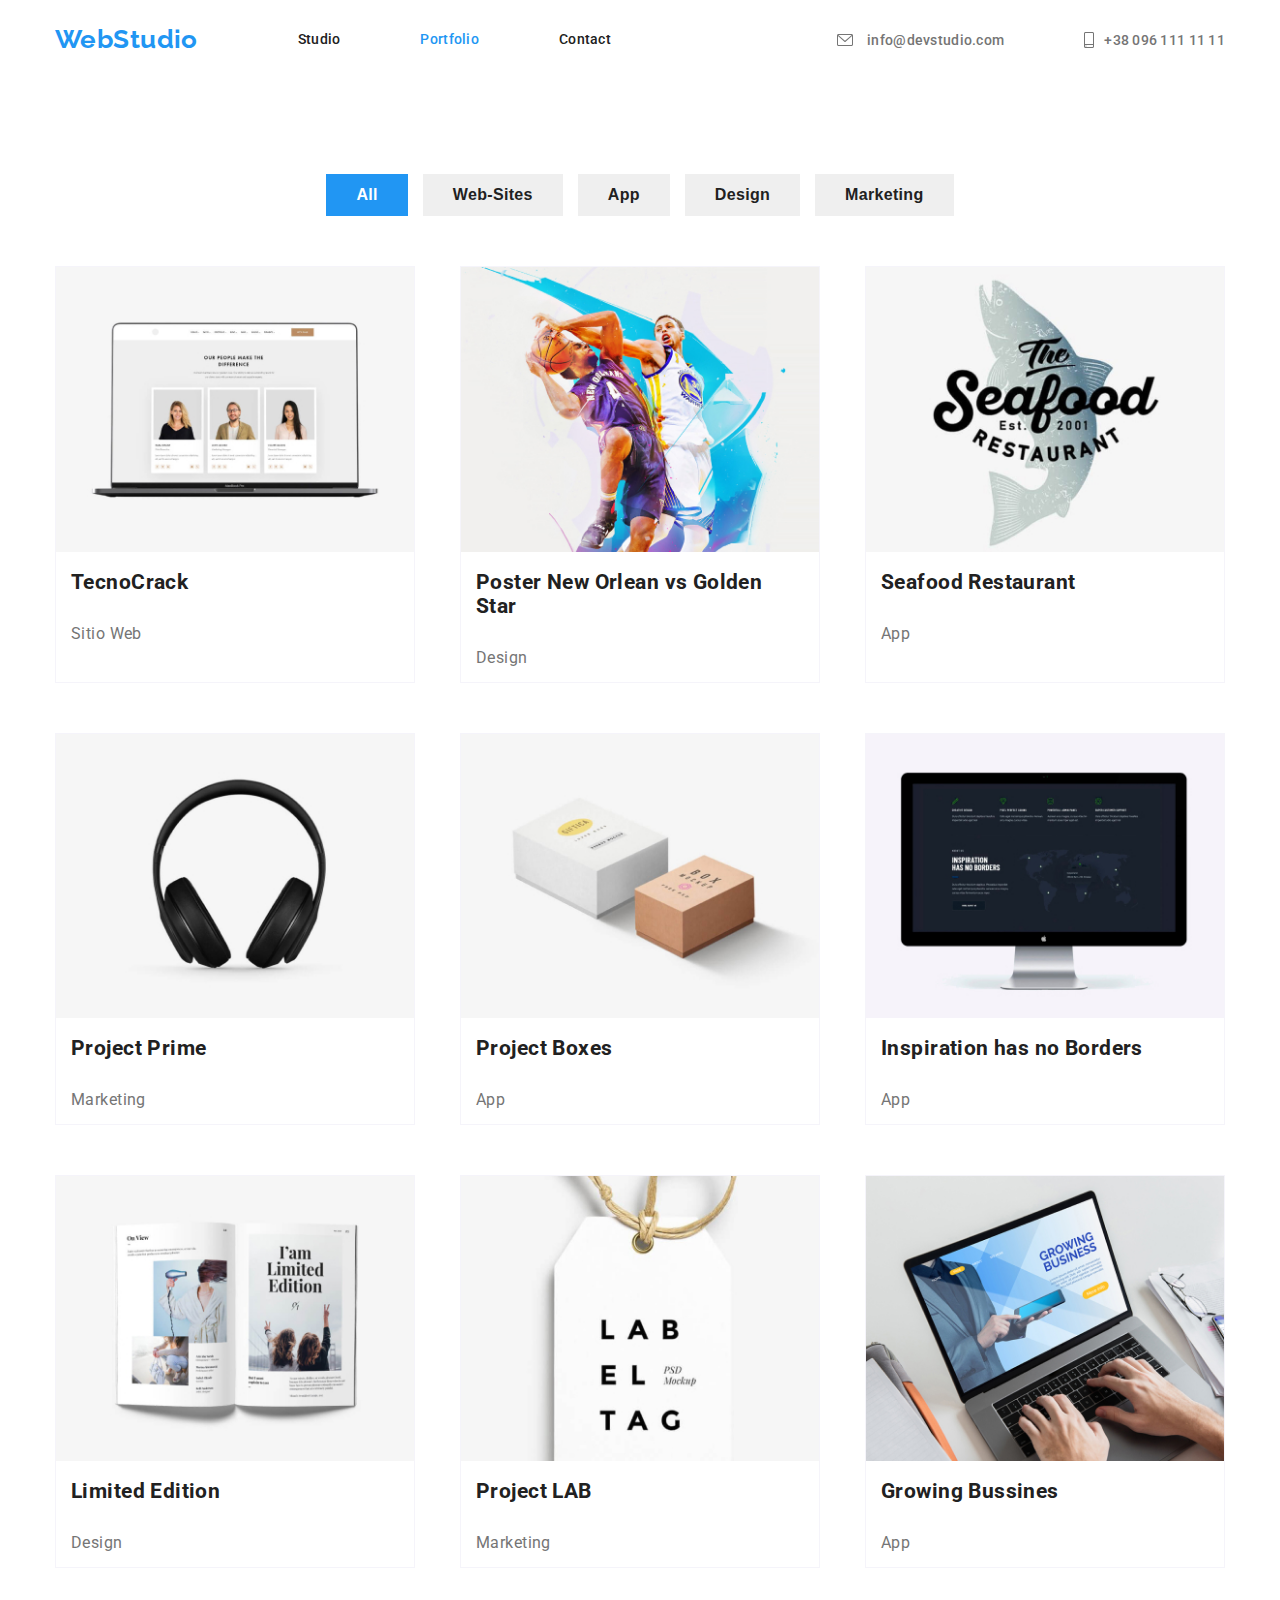
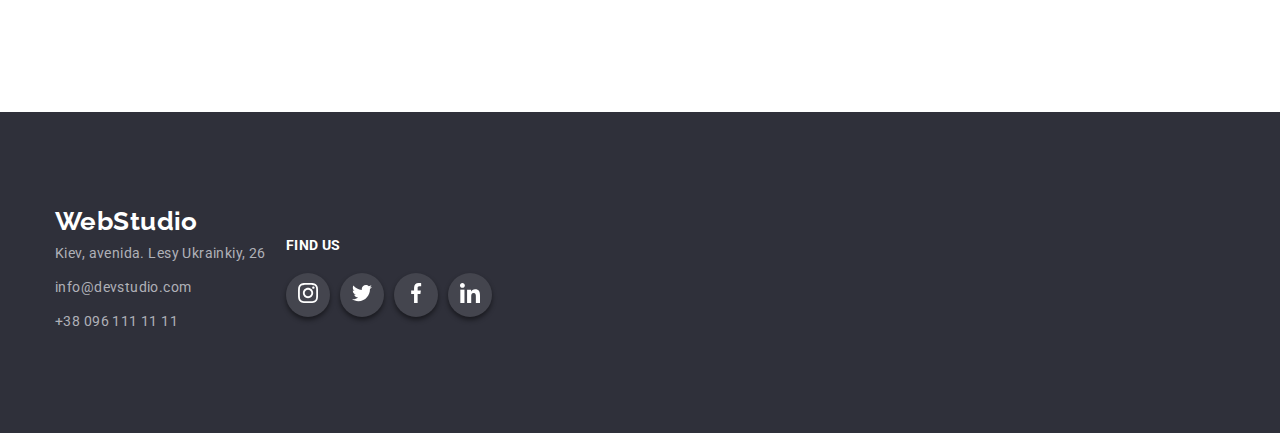
==== portfolio.html @ feee3407 "fase 04" ====
<!DOCTYPE html>
<html lang="en">
  <head>
    <meta charset="UTF-8" />
    <meta http-equiv="X-UA-Compatible" content="IE=edge" />
    <meta name="viewport" content="width=device-width, initial-scale=1.0" />
    <title>WebStudio</title>
    <link rel="stylesheet" href="./css/styles.css" />
    <link
      rel="stylesheet"
      href="node_modules/modern-normalize/modern-normalize.css"
    />
  </head>

  <body class="portfolio-main">
    <!-- Header section -->
    <header class="page-header">
      <div class="container">
        <nav>
          <!-- Logo  -->
          <a class="logo" href="./index.html">WebStudio</a>
          <!-- menu  -->
          <ul class="nav-menu list">
            <li><a class="page" href="./index.html">studio</a></li>
            <li>
              <a class="page current" href="./portfolio.html">portfolio</a>
            </li>
            <li><a class="page" href="">contact</a></li>
          </ul>
        </nav>
        <!-- contacts  -->
        <ul class="contacts-menu list">
          <li>
            <a class="item" href="#">
              <svg class="icon email">
                <use href="./images/SVG/sprite-sheet.svg#email"></use>
              </svg>
              info@devstudio.com
            </a>
          </li>

          <li>
            <a class="item" href="#">
              <svg class="icon smartphone">
                <use href="./images/SVG/sprite-sheet.svg#smartphone"></use>
              </svg>
              +38 096 111 11 11
            </a>
          </li>
        </ul>
      </div>
    </header>

    <main>
      <section class="portfolio">
        <div class="container">
          <!-- Menu tabs  -->
          <ul class="menu list">
            <li><button class="button current" type="button">All</button></li>
            <li><button class="button" type="button">Web-Sites</button></li>
            <li><button class="button" type="button">App</button></li>
            <li><button class="button" type="button">Design</button></li>
            <li><button class="button" type="button">Marketing</button></li>
          </ul>

          <!-- card list  -->
          <ul class="list cards">
            <li>
              <a href="#" class="link">
                <img
                  src="./images/img_portfolio1.jpg"
                  alt="TecnoCrack website"
                  width="370"
                />
                <h2 class="portfolio-title">TecnoCrack</h2>
                <p class="portfolio-text">Sitio Web</p>
              </a>
            </li>

            <li>
              <a href="#" class="link">
                <img
                  src="./images/img_portfolio2.jpg"
                  alt="Poster New Orlean vs Golden Star"
                  width="100%"
                />
                <h2 class="portfolio-title">
                  Poster New Orlean vs Golden Star
                </h2>
                <p class="portfolio-text">Design</p>
              </a>
            </li>

            <li>
              <a href="#" class="link">
                <img
                  src="./images/img_portfolio3.jpg"
                  alt="Seafood Restaurant App"
                  width="100%"
                />
                <h2 class="portfolio-title">Seafood Restaurant</h2>
                <p class="portfolio-text">App</p>
              </a>
            </li>

            <li>
              <a href="#" class="link">
                <img
                  src="./images/img_portfolio4.jpg"
                  alt="Project Prime Marketing"
                  width="100%"
                />
                <h2 class="portfolio-title">Project Prime</h2>
                <p class="portfolio-text">Marketing</p>
              </a>
            </li>

            <li>
              <a href="#" class="link">
                <img
                  src="./images/img_portfolio5.jpg"
                  alt="Project Boxes App"
                  width="370"
                />
                <h2 class="portfolio-title">Project Boxes</h2>
                <p class="portfolio-text">App</p>
              </a>
            </li>

            <li>
              <a href="#" class="link">
                <img
                  src="./images/img_portfolio6.jpg"
                  alt="Inspiration has no Borders"
                  width="370"
                />
                <h2 class="portfolio-title">Inspiration has no Borders</h2>
                <p class="portfolio-text">App</p>
              </a>
            </li>

            <li>
              <a href="#" class="link">
                <img
                  src="./images/img_portfolio7.jpg"
                  alt="Limited Edition Design"
                  width="370"
                />
                <h2 class="portfolio-title">Limited Edition</h2>
                <p class="portfolio-text">Design</p>
              </a>
            </li>

            <li>
              <a href="#" class="link">
                <img
                  src="./images/img_portfolio8.jpg"
                  alt="Project LAB MArketing"
                  width="370"
                />
                <h2 class="portfolio-title">Project LAB</h2>
                <p class="portfolio-text">Marketing</p>
              </a>
            </li>

            <li>
              <a href="#" class="link">
                <img
                  src="./images/img_portfolio9.jpg"
                  alt="Growing Bussines App"
                  width="370"
                />
                <h2 class="portfolio-title">Growing Bussines</h2>
                <p class="portfolio-text">App</p>
              </a>
            </li>
          </ul>
        </div>
      </section>
    </main>

    <footer>
      <a class="logo" href="">WebStudio</a>
      <div class="container">
        <address>
          <ul>
            <li>
              <a
                class="contact"
                href="#"
                target="_blank"
                rel="noopener noreferrer"
                >Kiev, avenida. Lesy Ukrainkiy, 26</a
              >
            </li>
            <li>
              <a class="contact" href="mailto:info@devstudio.com"
                >info@devstudio.com</a
              >
            </li>
            <li>
              <a class="contact" href="tel:380961111111">+38 096 111 11 11</a>
            </li>
          </ul>
        </address>
        <aside>
          <p>FIND US</p>
          <ul>
            <li>
              <a href="#">
                <svg class="icon" width="20" height="20">
                  <use href="./images/SVG/sprite-sheet.svg#instagram"></use>
                </svg>
              </a>
            </li>
            <li>
              <a href="#">
                <svg class="icon" width="20" height="20">
                  <use href="./images/SVG/sprite-sheet.svg#twitter"></use>
                </svg>
              </a>
            </li>
            <li>
              <a href="#">
                <svg class="icon" width="20" height="20">
                  <use href="./images/SVG/sprite-sheet.svg#facebook"></use>
                </svg>
              </a>
            </li>
            <li>
              <a href="#">
                <svg class="icon" width="20" height="20">
                  <use href="./images/SVG/sprite-sheet.svg#linkedin"></use>
                </svg>
              </a>
            </li>
          </ul>
        </aside>
      </div>
    </footer>
  </body>
</html>
---- css/styles.css ----
@import url("https://fonts.googleapis.com/css2?family=Raleway:wght@700&display=swap");
@import url("https://fonts.googleapis.com/css2?family=Roboto:wght@400;500;700;900&display=swap");

:root {
  --accent-color: #2196f3;
  --accent-color-hover: #188ce8;

  --background-black-1: #21303a;
  --background-black-2: #2f303a;
  --background-black-240Perc: hsla(235, 10%, 21%, 0.4);

  --primary-black-color: #212121;
  --primary-text-color: #757575;
  --primary-white-color: #ffffff;
  --primary-white-60Perc: hsla(0, 0%, 100%, 0.6);
  --primary-white-10Perc: hsla(0, 0%, 100%, 0.1);

  --gray-1: #f5f4fa;
  --gray-2: #afb1b8;
  --black-1: #000000;

  --container-padding: calc((100% - 1200px) / 2);
}
* {
  margin: 0;
  padding: 0;
  box-sizing: border-box;
}
body {
  background-color: var(--primary-white-color);
  color: var(--primary-text-color);
  font-family: "Roboto", sans-serif;
  font-size: 14px;
  letter-spacing: 0.03em;
}
a {
  text-decoration: none;
}
section {
  padding: 94px 0;
}

.button-primary {
  background-color: var(--accent-color);
  color: var(--primary-white-color);
  font-size: 16px;
  font-weight: 700;

  border: none;
  outline: none;
  text-transform: capitalize;
  padding: 10px 20px;
}
.button-primary:hover {
  background-color: var(--accent-color-hover);
}
.container {
  padding: 0 15px;
  max-width: 1200px;
  margin: 0 auto;
}
.logo {
  color: var(--accent-color);
  font-family: "Raleway", sans-serif;
  font-size: 26px;
  font-weight: 700;
  line-height: 1.2;
  text-decoration: none;
}
.logo-black {
  color: var(--logo-black);
}
.logo-white {
  color: var(--primary-white-color);
}
.section > h2 {
  color: var(--primary-black-color);
  font-size: 32px;
  font-weight: 700px;
  padding: 30px 0;
  text-align: center;
}
.no-top-pading {
  padding-top: 0;
}

/* ----------- Header section ----------- */
header {
  height: 80px;
}

header .container {
  display: flex;
  justify-content: space-between;
  align-items: center;

  height: 100%;
}
header .container nav {
  display: flex;
  align-items: center;
  gap: 100px;
}
header .container nav .logo {
  color: var(--accent-color);
  font-family: "Raleway", sans-serif;
  font-size: 26px;
  font-weight: 700;
  line-height: 1.2;
  text-decoration: none;
}
header .container nav .nav-menu {
  display: flex;
  list-style: none;
  gap: 80px;
}
header .container nav .nav-menu .page {
  color: var(--primary-black-color);
  font-weight: 500;
  font-size: 14px;
  line-height: 1.4;

  letter-spacing: 0.02em;
  text-decoration: none;
  text-transform: capitalize;
}

header .container .contacts-menu {
  display: flex;
  list-style: none;
  gap: 80px;
}
header .container .contacts-menu li .item {
  display: flex;
  align-items: center;
  gap: 10px;

  color: var(--primary-text-color);
  font-weight: 500;
  font-size: 14px;

  line-height: 20px;
  letter-spacing: 0.02em;
  text-decoration: none;
  height: 20px;
}
header .container .contacts-menu li .item .icon.email {
  fill: var(--primary-text-color);
  width: 20px;
  height: 12px;
}
header .container .contacts-menu li .item .icon.smartphone {
  fill: var(--primary-text-color);
  width: 10px;
  height: 17px;
}

header .container nav .nav-menu .page:hover,
header .container nav .nav-menu .page:focus,
header .container nav .nav-menu .page.current,
header .container .contacts-menu li .item:hover,
header .container .contacts-menu li .item:focus,
header .container .contacts-menu li .item:hover .icon {
  color: var(--accent-color);
  fill: #03a9f4;
}
/* ----------- Hero section ----------- */
.hero {
  background: url("../images/img_hero.jpg");
  background-blend-mode: overlay;
  padding: 200px var(--container-padding);
  position: relative;
  text-align: center;
}
.hero .hero-title {
  width: 500px;
  margin: 20px auto;
  color: var(--primary-white-color);
  font-size: 44px;
  text-transform: capitalize;
  position: relative;
  z-index: 5;
}
.hero button {
  position: relative;
  z-index: 5;
}
.hero .overlay {
  position: absolute;
  top: 0;
  left: 0;

  background-color: var(--background-black-240Perc);
  height: 100%;
  width: 100%;
}
/* ----------- Benefits section ----------- */
.benefits .container .benefits-list {
  flex-wrap: wrap;
  align-items: flex-start;
  justify-content: space-between;
  display: flex;
}
.benefits .container .benefits-list li div {
  display: flex;
  align-items: center;
  justify-content: center;

  background-color: var(--gray-1);
  border-radius: 15px;
  height: 120px;
  margin-bottom: 15px;
  width: 270px;
}
.benefits .container .benefits-list li div .icon-benefit {
  width: 70px;
  height: 70px;
}
.benefits .container .benefits-list li {
  list-style: none;
  width: 270px;
}
.benefits .container .benefits-list li .title {
  height: 50px;
  text-transform: uppercase;
  color: var(--primary-black-color);
}

/* ----------- What we do----------- */
.what-we-do .container h2 {
  color: var(--primary-black-color);
  font-size: 32px;
  font-weight: 700px;
  padding: 30px 0;
  text-align: center;
}
.what-we-do .container ul {
  display: flex;
  align-items: center;
  justify-content: space-between;
  flex-wrap: wrap;
}
.what-we-do .container ul li {
  list-style: none;
  width: 360px;
}
/*----------- OurTeam section -----------*/
.team-section {
  background-color: var(--gray-1);
}
.team-section .container h2 {
  color: var(--primary-black-color);
  font-size: 32px;
  font-weight: 700px;
  padding: 30px 0;
  text-align: center;
}
.team-section .container .team-cards {
  display: flex;
  justify-content: space-between;
  flex-wrap: wrap;
  align-items: flex-end;
}
.team-section .container .team-cards li {
  background-color: var(--primary-white-color);
  text-align: center;
  list-style: none;
}

.team-section .container .team-cards li h3 {
  margin: 20px 0 10px 0;
}
.team-section .container .team-cards li p {
  margin-bottom: 30px;
}
.team-section .container .team-cards li ul {
  display: flex;
  align-items: center;
  justify-content: center;
  gap: 15px;

  padding: 10px 20px;
  margin-bottom: 20px;
}
.team-section .container .team-cards li ul li {
  display: block;
  width: 35px;
  height: 35px;
  border-radius: 25px;
}
.team-section .container .team-cards li ul li a {
  display: flex;
  align-items: center;
  justify-content: center;

  border-radius: 25px;
  height: 35px;
  width: 35px;
}
.team-section .container .team-cards li ul li a .icon {
  width: 20px;
  height: 20px;
  fill: var(--primary-text-color);
}
.team-section .container .team-cards li ul li:hover a {
  background-color: var(--accent-color);
}
.team-section .container .team-cards li ul li:hover a .icon {
  fill: var(--primary-white-color);
}

/*----------- Portfolio section -----------*/


.portfolio .menu {
  display: flex;
  align-items: center;
  justify-content: center;
  gap: 15px;
  margin-bottom: 50px;
  list-style: none;
  
}
.portfolio .menu li button {
  border: none;
  outline: none;
  color: var(--primary-black-color);

  font-weight: 700;
  font-size: 16px;
  line-height: 1.4;
  letter-spacing: 0.02em;
  padding: 10px 30px;

  text-decoration: none;
  text-transform: capitalize;
}
.portfolio .menu li button:hover {
  box-shadow: rgba(82, 82, 82, 0.3) 0 3px 5px;
}

.portfolio .cards {
  justify-content: space-between;
  flex-wrap: wrap;
  
  display: flex;
}
.portfolio .cards li {

  margin-bottom: 50px;
  width: 360px;
  border: solid 1px var(--gray-1);
  list-style: none;
  
}
.portfolio .cards li:hover {
  box-shadow: rgba(82, 82, 82, 0.3) 0 3px 5px;
}
.portfolio .cards li a h2 {
  color: var(--primary-black-color);
  padding: 15px;
}
.portfolio .cards li a p {
  color: var(--primary-text-color);
  font-size: 16px;
  padding: 15px;
}

.portfolio .cards li a img {
  width: 100%;
}

.portfolio .menu li button:hover,
.portfolio .menu li button.current {
  color: var(--primary-white-color);
  background-color: var(--accent-color);
}
/*----------- Regular Costumers -----------*/
.customers .container h2 {
  color: var(--primary-black-color);
  font-size: 32px;
  font-weight: 700px;
  padding: 30px 0;
  text-align: center;
}
.customers .container ul {
  display: flex;
  align-items: center;
  justify-content: space-between;
  list-style: none;
}
.customers .container ul li {
  display: flex;
  align-items: center;
  justify-content: center;
  flex-wrap: wrap;
  border: solid 1px var(--gray-2);
  border-radius: 5px;
  cursor: pointer;
  height: 92px;
  width: 170px;
}
.customers .container ul li:hover {
  border: solid 1px var(--accent-color);
}
.customers .container ul li .icon-customer {
  fill: var(--gray-2);
}
.customers .container ul li:hover .icon-customer {
  fill: var(--accent-color);
}

/*----------- footer section ----------- */
footer {
  padding: 94px var(--container-padding);
  background-color: var(--background-black-2);
}
footer .logo {
  padding-left: 15px;
  color: var(--primary-white-color);
}
footer .container {
  display: flex;
  align-items: flex-start;
  justify-content: flex-start;
  gap: 20px;
}
footer .container address ul {
  list-style: none;
}
footer .container address .contact {
  display: block;
  color: var(--gray-2);
  font-style: normal;
  font-weight: 400;
  font-size: 14px;
  line-height: 1.71;
  text-decoration: none;
  padding: 5px 0;
}
footer .container address .contact:hover {
  color: var(--primary-white-color);
}
footer .container aside p {
  color: var(--primary-white-color);
  font-weight: 700;
  margin-bottom: 20px;
}

footer .container aside ul {
  display: flex;
  align-items: center;
  list-style: none;
  gap: 10px;
}

footer .container aside ul li {
  display: flex;
  align-items: center;
  justify-content: center;

  background-color: var(--primary-white-10Perc);
  border-radius: 25px;
  box-shadow: hsla(0, 0%, 0%, 0.479) 0 3px 5px;
  cursor: pointer;
  height: 44px;
  width: 44px;
}

footer .container aside ul li .icon {
  fill: var(--primary-white-color);
}
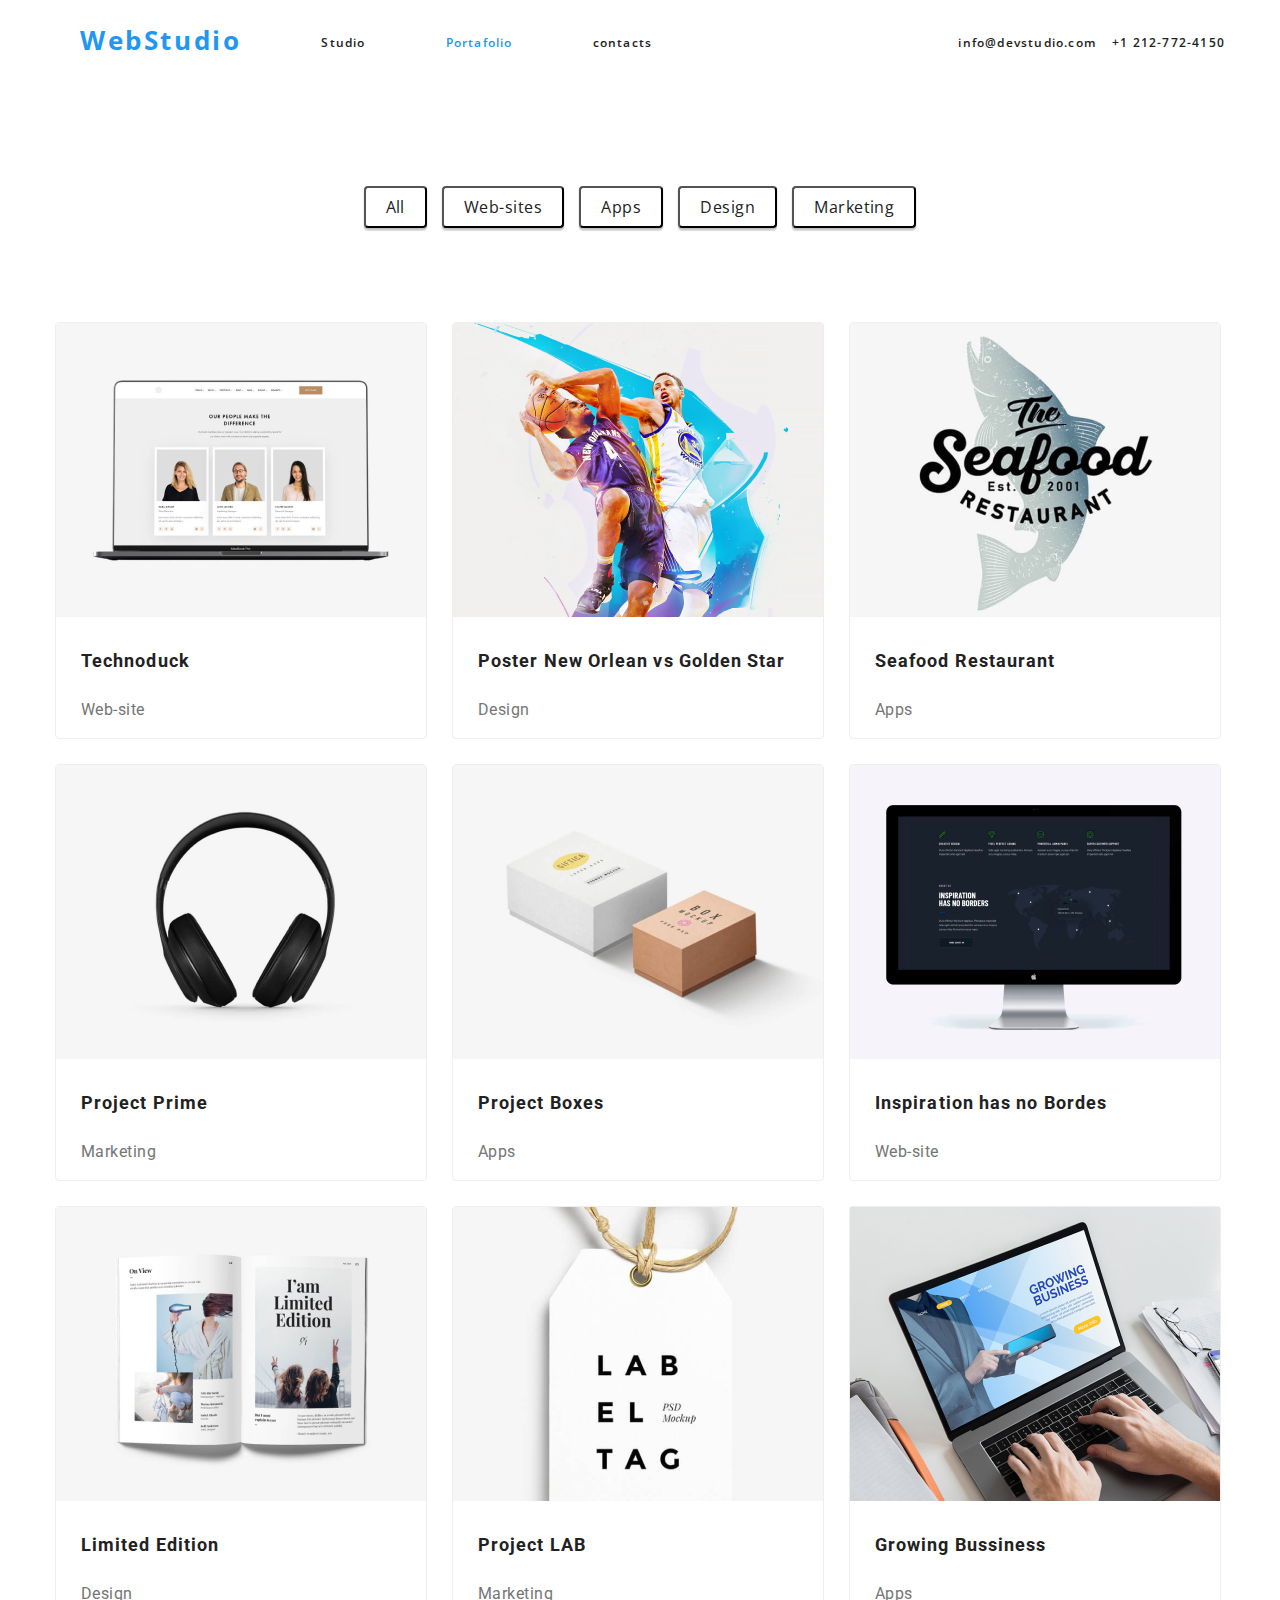
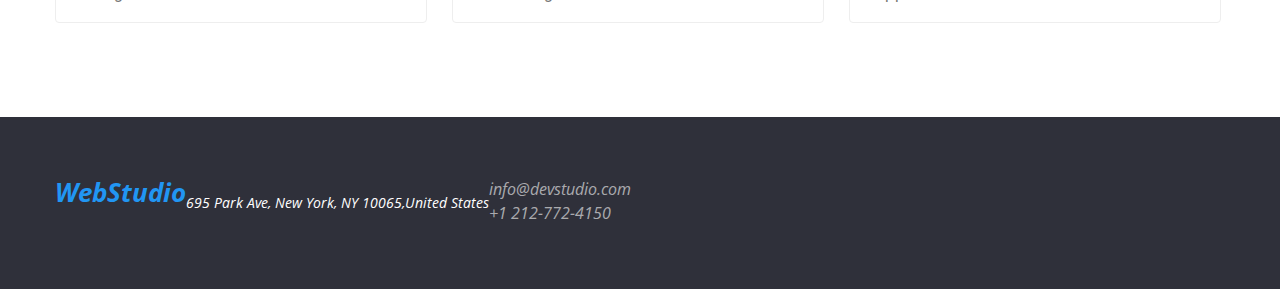
==== commit 941ae36a: "actualizacion goit 4" ====
--- a/portfolio.html
+++ b/portfolio.html
@@ -4,175 +4,138 @@
     <meta charset="UTF-8" />
     <meta http-equiv="X-UA-Compatible" content="IE=edge" />
     <meta name="viewport" content="width=device-width, initial-scale=1.0" />
-    <title>WebStudio</title>
-    <link rel="stylesheet" href="./css/styles.css" />
+    <!-- Primeramente el normalizador -->
     <link
       rel="stylesheet"
-      href="node_modules/modern-normalize/modern-normalize.css"
+      href="https://cdnjs.cloudflare.com/ajax/libs/modern-normalize/1.0.0/modern-normalize.min.css"
     />
+    <link rel="stylesheet" href="css/styles.css" />
+    <title>Porftolio</title>
   </head>
-
-  <body class="portfolio-main">
-    <!-- Header section -->
-    <header class="page-header">
-      <div class="container">
-        <nav>
-          <!-- Logo  -->
-          <a class="logo" href="./index.html">WebStudio</a>
-          <!-- menu  -->
-          <ul class="nav-menu list">
-            <li><a class="page" href="./index.html">studio</a></li>
-            <li>
-              <a class="page current" href="./portfolio.html">portfolio</a>
-            </li>
-            <li><a class="page" href="">contact</a></li>
-          </ul>
-        </nav>
-        <!-- contacts  -->
-        <ul class="contacts-menu list">
+  <body>
+    <header>
+      <nav class="container navigation__container pv-main">
+        <ul class="hero__navigation list p-0">
+          <li class="">
+            <a class="webstudio link link-font-style" href="./index.html"
+              >WebStudio</a
+            >
+          </li>
           <li>
-            <a class="item" href="#">
-              <svg class="icon email">
-                <use href="./images/SVG/sprite-sheet.svg#email"></use>
-              </svg>
-              info@devstudio.com
-            </a>
+            <a class="link link-font-style" href="./index.html">Studio</a>
           </li>
-
           <li>
-            <a class="item" href="#">
-              <svg class="icon smartphone">
-                <use href="./images/SVG/sprite-sheet.svg#smartphone"></use>
-              </svg>
-              +38 096 111 11 11
-            </a>
+            <a
+              class="link link-font-style header_menu current"
+              href="./portfolio.html"
+              >Portafolio</a
+            >
+          </li>
+          <li>
+            <a class="link link-font-style" href="./contacts.html">contacts</a>
           </li>
         </ul>
-      </div>
+
+        <ul class="hero__contact box_header list p-0">
+          <li>
+            <a class="link link-font-style" href="mailto:info@devstudio.com"
+              >info@devstudio.com</a
+            >
+          </li>
+          <li>
+            <a class="link link-font-style" href="tel:+12127724150"
+              >+1 212-772-4150</a
+            >
+          </li>
+        </ul>
+      </nav>
     </header>
 
     <main>
-      <section class="portfolio">
-        <div class="container">
-          <!-- Menu tabs  -->
-          <ul class="menu list">
-            <li><button class="button current" type="button">All</button></li>
-            <li><button class="button" type="button">Web-Sites</button></li>
-            <li><button class="button" type="button">App</button></li>
-            <li><button class="button" type="button">Design</button></li>
-            <li><button class="button" type="button">Marketing</button></li>
-          </ul>
+      <section class="container container__botones__portafolio">
+        <ul class="buttons buttom__portafolio list p-0">
+          <li><button type="button" class="button">All</button></li>
+          <li><button type="button" class="button">Web-sites</button></li>
+          <li><button type="button" class="button">Apps</button></li>
+          <li><button type="button" class="button">Design</button></li>
+          <li><button type="button" class="button">Marketing</button></li>
+        </ul>
+      </section>
 
-          <!-- card list  -->
-          <ul class="list cards">
-            <li>
-              <a href="#" class="link">
-                <img
-                  src="./images/img_portfolio1.jpg"
-                  alt="TecnoCrack website"
-                  width="370"
-                />
-                <h2 class="portfolio-title">TecnoCrack</h2>
-                <p class="portfolio-text">Sitio Web</p>
-              </a>
+      <section class="section">
+        <div class="">
+          <ul class="container container__porfolio list p-0">
+            <li class="item">
+              
+                <img src="images/imga.jpg" alt="web-site" width: 370px; height:
+                294px; />
+                <h4>Technoduck</h4>
+                <p>Web-site</p>
+              </article>
             </li>
-
-            <li>
-              <a href="#" class="link">
-                <img
-                  src="./images/img_portfolio2.jpg"
-                  alt="Poster New Orlean vs Golden Star"
-                  width="100%"
-                />
-                <h2 class="portfolio-title">
-                  Poster New Orlean vs Golden Star
-                </h2>
-                <p class="portfolio-text">Design</p>
-              </a>
+            <li class="item">
+              
+                <img src="images/imga (1).jpg" alt="Design" width: 370px;
+                height: 294px; />
+                <h4>Poster New Orlean vs Golden Star</h4>
+                <p>Design</p>
+              </article>
             </li>
-
-            <li>
-              <a href="#" class="link">
-                <img
-                  src="./images/img_portfolio3.jpg"
-                  alt="Seafood Restaurant App"
-                  width="100%"
-                />
-                <h2 class="portfolio-title">Seafood Restaurant</h2>
-                <p class="portfolio-text">App</p>
-              </a>
+            <li class="item">
+              
+                <img src="images/imga (2).jpg" alt="Apps" width: 370px; height:
+                294px; />
+                <h4>Seafood Restaurant</h4>
+                <p>Apps</p>
+              </article>
             </li>
-
-            <li>
-              <a href="#" class="link">
-                <img
-                  src="./images/img_portfolio4.jpg"
-                  alt="Project Prime Marketing"
-                  width="100%"
-                />
-                <h2 class="portfolio-title">Project Prime</h2>
-                <p class="portfolio-text">Marketing</p>
-              </a>
+            <li class="item">
+              
+                <img src="images/imga (3).jpg" alt="Marketing" width: 370px;
+                height: 294px; />
+                <h4>Project Prime</h4>
+                <p>Marketing</p>
+              </article>
             </li>
-
-            <li>
-              <a href="#" class="link">
-                <img
-                  src="./images/img_portfolio5.jpg"
-                  alt="Project Boxes App"
-                  width="370"
-                />
-                <h2 class="portfolio-title">Project Boxes</h2>
-                <p class="portfolio-text">App</p>
-              </a>
+            <li class="item">
+              <article>
+                <img src="images/imga (4).jpg" alt="Apps" width: 370px; height:
+                294px; />
+                <h4>Project Boxes</h4>
+                <p>Apps</p>
+              </article>
             </li>
-
-            <li>
-              <a href="#" class="link">
-                <img
-                  src="./images/img_portfolio6.jpg"
-                  alt="Inspiration has no Borders"
-                  width="370"
-                />
-                <h2 class="portfolio-title">Inspiration has no Borders</h2>
-                <p class="portfolio-text">App</p>
-              </a>
+            <li class="item">
+              <article>
+                <img src="images/imga (5).jpg" alt="web-site" width: 370px;
+                height: 294px; />
+                <h4>Inspiration has no Bordes</h4>
+                <p>Web-site</p>
+              </article>
             </li>
-
-            <li>
-              <a href="#" class="link">
-                <img
-                  src="./images/img_portfolio7.jpg"
-                  alt="Limited Edition Design"
-                  width="370"
-                />
-                <h2 class="portfolio-title">Limited Edition</h2>
-                <p class="portfolio-text">Design</p>
-              </a>
+            <li class="item">
+              <article>
+                <img src="images/imga (6).jpg" alt="Design" width: 370px;
+                height: 294px; />
+                <h4>Limited Edition</h4>
+                <p>Design</p>
+              </article>
             </li>
-
-            <li>
-              <a href="#" class="link">
-                <img
-                  src="./images/img_portfolio8.jpg"
-                  alt="Project LAB MArketing"
-                  width="370"
-                />
-                <h2 class="portfolio-title">Project LAB</h2>
-                <p class="portfolio-text">Marketing</p>
-              </a>
+            <li class="item">
+              <article>
+                <img src="images/imga (7).jpg" alt="Marketing" width: 370px;
+                height: 294px; />
+                <h4>Project LAB</h4>
+                <p>Marketing</p>
+              </article>
             </li>
-
-            <li>
-              <a href="#" class="link">
-                <img
-                  src="./images/img_portfolio9.jpg"
-                  alt="Growing Bussines App"
-                  width="370"
-                />
-                <h2 class="portfolio-title">Growing Bussines</h2>
-                <p class="portfolio-text">App</p>
-              </a>
+            <li class="item">
+              <article>
+                <img src="images/imga (8).jpg" alt="Apps" width: 370px; height:
+                294px; />
+                <h4>Growing Bussiness</h4>
+                <p>Apps</p>
+              </article>
             </li>
           </ul>
         </div>
@@ -180,63 +143,15 @@
     </main>
 
     <footer>
-      <a class="logo" href="">WebStudio</a>
-      <div class="container">
-        <address>
-          <ul>
-            <li>
-              <a
-                class="contact"
-                href="#"
-                target="_blank"
-                rel="noopener noreferrer"
-                >Kiev, avenida. Lesy Ukrainkiy, 26</a
-              >
-            </li>
-            <li>
-              <a class="contact" href="mailto:info@devstudio.com"
-                >info@devstudio.com</a
-              >
-            </li>
-            <li>
-              <a class="contact" href="tel:380961111111">+38 096 111 11 11</a>
-            </li>
-          </ul>
-        </address>
-        <aside>
-          <p>FIND US</p>
-          <ul>
-            <li>
-              <a href="#">
-                <svg class="icon" width="20" height="20">
-                  <use href="./images/SVG/sprite-sheet.svg#instagram"></use>
-                </svg>
-              </a>
-            </li>
-            <li>
-              <a href="#">
-                <svg class="icon" width="20" height="20">
-                  <use href="./images/SVG/sprite-sheet.svg#twitter"></use>
-                </svg>
-              </a>
-            </li>
-            <li>
-              <a href="#">
-                <svg class="icon" width="20" height="20">
-                  <use href="./images/SVG/sprite-sheet.svg#facebook"></use>
-                </svg>
-              </a>
-            </li>
-            <li>
-              <a href="#">
-                <svg class="icon" width="20" height="20">
-                  <use href="./images/SVG/sprite-sheet.svg#linkedin"></use>
-                </svg>
-              </a>
-            </li>
-          </ul>
-        </aside>
-      </div>
+      <address class="footer container">
+        <a class="webstudio link" href="/index.html">WebStudio</a> <br />
+        <p>695 Park Ave, New York, NY 10065,</p>
+        <p>United States</p>
+        <div class="box_footer">
+          <a href="mailto:info@devstudio.com">info@devstudio.com</a>
+          <a href="tel:+12127724150">+1 212-772-4150</a>
+        </div>
+      </address>
     </footer>
   </body>
 </html>
--- a/css/styles.css
+++ b/css/styles.css
@@ -1,151 +1,114 @@
-@import url("https://fonts.googleapis.com/css2?family=Raleway:wght@700&display=swap");
-@import url("https://fonts.googleapis.com/css2?family=Roboto:wght@400;500;700;900&display=swap");
-
-:root {
-  --accent-color: #2196f3;
-  --accent-color-hover: #188ce8;
-
-  --background-black-1: #21303a;
-  --background-black-2: #2f303a;
-  --background-black-240Perc: hsla(235, 10%, 21%, 0.4);
-
-  --primary-black-color: #212121;
-  --primary-text-color: #757575;
-  --primary-white-color: #ffffff;
-  --primary-white-60Perc: hsla(0, 0%, 100%, 0.6);
-  --primary-white-10Perc: hsla(0, 0%, 100%, 0.1);
-
-  --gray-1: #f5f4fa;
-  --gray-2: #afb1b8;
-  --black-1: #000000;
-
-  --container-padding: calc((100% - 1200px) / 2);
-}
+
+@import url('https://fonts.googleapis.com/css2?family=Roboto:wght@400;500;700;900&display=swap');
+
+@import url('https://fonts.googleapis.com/css2?family=Open+Sans:ital,wght@0,300;0,400;0,500;0,600;0,700;0,800;1,300;1,400;1,500;1,600;1,700;1,800&family=Roboto:ital,wght@0,100;0,300;0,400;0,500;0,700;0,900;1,100;1,300;1,400;1,500;1,700;1,900&display=swap');
+
+@import url('https://fonts.googleapis.com/css2?family=Raleway:ital,wght@0,100;0,200;0,300;0,400;0,500;0,600;0,700;0,800;0,900;1,100;1,200;1,300;1,400;1,500;1,600;1,700;1,800;1,900&family=Roboto:ital,wght@0,100;0,300;0,400;0,500;0,700;0,900;1,100;1,300;1,400;1,500;1,700;1,900&display=swap');
+
 * {
-  margin: 0;
-  padding: 0;
-  box-sizing: border-box;
-}
-body {
-  background-color: var(--primary-white-color);
-  color: var(--primary-text-color);
-  font-family: "Roboto", sans-serif;
-  font-size: 14px;
-  letter-spacing: 0.03em;
-}
-a {
-  text-decoration: none;
-}
-section {
-  padding: 94px 0;
-}
-
-.button-primary {
-  background-color: var(--accent-color);
-  color: var(--primary-white-color);
-  font-size: 16px;
-  font-weight: 700;
-
-  border: none;
-  outline: none;
-  text-transform: capitalize;
-  padding: 10px 20px;
-}
-.button-primary:hover {
-  background-color: var(--accent-color-hover);
+    font-family: 'Open Sans', 'Roboto', sans-serif;
+}
+
+/* estilos generales   */
+.section {
+    padding-top: 94px;
+    padding-bottom: 94px;
+}
+
+.list {
+    margin: 0;
+    list-style: none;
+}
+
+.link {
+    text-decoration: none;
+}
+
+.p-0 {
+    padding: 0;
+}
+.m-0{
+    margin: 0%;
+}
+
+.pv-main {
+    padding: 40px 0;
+}
+
+.hero {
+    /* background-color: var(--main--backgraundSecundario); */
+
+    background-image: linear-gradient(to bottom,
+    rgba(47,48,58,0.4),
+    rgba(0,0,0,0.4)
+    ), url('../images/fondo-index.png');
+}
+
+:root{
+    --main--primaryColor: rgb(33, 150, 243);
+    --main--secundario:rgb(33, 33, 33);
+    --main--textColor:rgb(255, 255, 255);
+    --main--backgraundSecundario:rgb(47, 48, 58);
+    --main--textSecundario:rgb(117, 117, 117);
+    --main--color--fondo--logos:rgb(245, 244, 250);
+    
+}
+
+
+body{
+    
+    font-family:  'Roboto', 'Releway', sans-serif;
+    background: var(--main--textColor);
+    line-height: 1.5;
+   /* position: relative; */
+    
 }
 .container {
-  padding: 0 15px;
-  max-width: 1200px;
-  margin: 0 auto;
-}
-.logo {
-  color: var(--accent-color);
-  font-family: "Raleway", sans-serif;
-  font-size: 26px;
-  font-weight: 700;
-  line-height: 1.2;
-  text-decoration: none;
-}
-.logo-black {
-  color: var(--logo-black);
-}
-.logo-white {
-  color: var(--primary-white-color);
-}
-.section > h2 {
-  color: var(--primary-black-color);
-  font-size: 32px;
-  font-weight: 700px;
-  padding: 30px 0;
-  text-align: center;
-}
-.no-top-pading {
-  padding-top: 0;
-}
-
-/* ----------- Header section ----------- */
-header {
-  height: 80px;
-}
-
-header .container {
-  display: flex;
-  justify-content: space-between;
-  align-items: center;
-
-  height: 100%;
-}
-header .container nav {
-  display: flex;
-  align-items: center;
-  gap: 100px;
-}
-header .container nav .logo {
-  color: var(--accent-color);
-  font-family: "Raleway", sans-serif;
-  font-size: 26px;
-  font-weight: 700;
-  line-height: 1.2;
-  text-decoration: none;
-}
-header .container nav .nav-menu {
-  display: flex;
-  list-style: none;
-  gap: 80px;
-}
-header .container nav .nav-menu .page {
-  color: var(--primary-black-color);
-  font-weight: 500;
-  font-size: 14px;
-  line-height: 1.4;
-
-  letter-spacing: 0.02em;
-  text-decoration: none;
-  text-transform: capitalize;
-}
-
-header .container .contacts-menu {
-  display: flex;
-  list-style: none;
-  gap: 80px;
-}
-header .container .contacts-menu li .item {
-  display: flex;
-  align-items: center;
-  gap: 10px;
-
-  color: var(--primary-text-color);
-  font-weight: 500;
-  font-size: 14px;
-
-  line-height: 20px;
-  letter-spacing: 0.02em;
-  text-decoration: none;
-  height: 20px;
-}
-header .container .contacts-menu li .item .icon.email {
-  fill: var(--primary-text-color);
+    width: 1200px;
+    margin: 0 auto;
+    padding: 0 15px;
+}
+
+/*  estilos header links y botones */
+                       /*estilo links header  */
+.navigation__container {
+    display: flex;
+    justify-content: space-between;
+}
+
+.hero__navigation {
+    display: flex;
+    column-gap: 80px;
+    justify-content: center;
+    align-items: center;
+    padding: 25px;
+}
+.hero__navigation a:hover{
+color: var(--main--primaryColor);
+}
+
+
+.hero__contact {
+    display: flex;
+    justify-content: center;
+    align-items: center;
+    column-gap: 16px;
+}
+
+
+/* para revisar esta parte del codigo email contactos----------------------*/
+
+
+.hero__contact a:hover {
+    color: var(--main--primaryColor);
+}
+
+
+
+
+
+.hero__contact .gallery__item .icon__logo  .icon .email{
+  fill: var(--main--primaryColor);
   width: 20px;
   height: 12px;
 }
@@ -155,318 +118,536 @@
   height: 17px;
 }
 
-header .container nav .nav-menu .page:hover,
-header .container nav .nav-menu .page:focus,
-header .container nav .nav-menu .page.current,
-header .container .contacts-menu li .item:hover,
-header .container .contacts-menu li .item:focus,
-header .container .contacts-menu li .item:hover .icon {
-  color: var(--accent-color);
+ .hero__navigation .page:hover,
+ .hero__navigation .page:focus,
+ .hero__navigation .page.current,
+ .hero__contact  .gallery__item:hover,
+ .hero__contact  .gallery__item:focus,
+ .hero__contact  .gallery__item:hover .icon {
+  color: var(--main--primaryColor);
   fill: #03a9f4;
 }
-/* ----------- Hero section ----------- */
-.hero {
-  background: url("../images/img_hero.jpg");
-  background-blend-mode: overlay;
-  padding: 200px var(--container-padding);
-  position: relative;
-  text-align: center;
-}
-.hero .hero-title {
-  width: 500px;
-  margin: 20px auto;
-  color: var(--primary-white-color);
-  font-size: 44px;
-  text-transform: capitalize;
-  position: relative;
-  z-index: 5;
-}
-.hero button {
-  position: relative;
-  z-index: 5;
-}
-.hero .overlay {
-  position: absolute;
-  top: 0;
-  left: 0;
-
-  background-color: var(--background-black-240Perc);
-  height: 100%;
-  width: 100%;
-}
-/* ----------- Benefits section ----------- */
-.benefits .container .benefits-list {
-  flex-wrap: wrap;
-  align-items: flex-start;
-  justify-content: space-between;
-  display: flex;
-}
-.benefits .container .benefits-list li div {
-  display: flex;
-  align-items: center;
-  justify-content: center;
-
-  background-color: var(--gray-1);
-  border-radius: 15px;
-  height: 120px;
-  margin-bottom: 15px;
-  width: 270px;
-}
-.benefits .container .benefits-list li div .icon-benefit {
-  width: 70px;
-  height: 70px;
-}
-.benefits .container .benefits-list li {
-  list-style: none;
-  width: 270px;
-}
-.benefits .container .benefits-list li .title {
-  height: 50px;
-  text-transform: uppercase;
-  color: var(--primary-black-color);
-}
-
-/* ----------- What we do----------- */
-.what-we-do .container h2 {
-  color: var(--primary-black-color);
-  font-size: 32px;
-  font-weight: 700px;
-  padding: 30px 0;
-  text-align: center;
-}
-.what-we-do .container ul {
-  display: flex;
-  align-items: center;
-  justify-content: space-between;
-  flex-wrap: wrap;
-}
-.what-we-do .container ul li {
-  list-style: none;
-  width: 360px;
-}
-/*----------- OurTeam section -----------*/
-.team-section {
-  background-color: var(--gray-1);
-}
-.team-section .container h2 {
-  color: var(--primary-black-color);
-  font-size: 32px;
-  font-weight: 700px;
-  padding: 30px 0;
-  text-align: center;
-}
-.team-section .container .team-cards {
-  display: flex;
-  justify-content: space-between;
-  flex-wrap: wrap;
-  align-items: flex-end;
-}
-.team-section .container .team-cards li {
-  background-color: var(--primary-white-color);
-  text-align: center;
-  list-style: none;
-}
-
-.team-section .container .team-cards li h3 {
-  margin: 20px 0 10px 0;
-}
-.team-section .container .team-cards li p {
-  margin-bottom: 30px;
-}
-.team-section .container .team-cards li ul {
-  display: flex;
-  align-items: center;
-  justify-content: center;
-  gap: 15px;
-
-  padding: 10px 20px;
-  margin-bottom: 20px;
-}
-.team-section .container .team-cards li ul li {
-  display: block;
-  width: 35px;
-  height: 35px;
-  border-radius: 25px;
-}
-.team-section .container .team-cards li ul li a {
-  display: flex;
-  align-items: center;
-  justify-content: center;
-
-  border-radius: 25px;
-  height: 35px;
-  width: 35px;
-}
-.team-section .container .team-cards li ul li a .icon {
-  width: 20px;
-  height: 20px;
-  fill: var(--primary-text-color);
-}
-.team-section .container .team-cards li ul li:hover a {
-  background-color: var(--accent-color);
-}
-.team-section .container .team-cards li ul li:hover a .icon {
-  fill: var(--primary-white-color);
-}
-
-/*----------- Portfolio section -----------*/
-
-
-.portfolio .menu {
-  display: flex;
-  align-items: center;
-  justify-content: center;
-  gap: 15px;
-  margin-bottom: 50px;
-  list-style: none;
-  
-}
-.portfolio .menu li button {
-  border: none;
-  outline: none;
-  color: var(--primary-black-color);
-
-  font-weight: 700;
-  font-size: 16px;
-  line-height: 1.4;
-  letter-spacing: 0.02em;
-  padding: 10px 30px;
-
-  text-decoration: none;
-  text-transform: capitalize;
-}
-.portfolio .menu li button:hover {
-  box-shadow: rgba(82, 82, 82, 0.3) 0 3px 5px;
-}
-
-.portfolio .cards {
-  justify-content: space-between;
-  flex-wrap: wrap;
-  
-  display: flex;
-}
-.portfolio .cards li {
-
-  margin-bottom: 50px;
-  width: 360px;
-  border: solid 1px var(--gray-1);
-  list-style: none;
-  
-}
-.portfolio .cards li:hover {
-  box-shadow: rgba(82, 82, 82, 0.3) 0 3px 5px;
-}
-.portfolio .cards li a h2 {
-  color: var(--primary-black-color);
-  padding: 15px;
-}
-.portfolio .cards li a p {
-  color: var(--primary-text-color);
-  font-size: 16px;
-  padding: 15px;
-}
-
-.portfolio .cards li a img {
-  width: 100%;
-}
-
-.portfolio .menu li button:hover,
-.portfolio .menu li button.current {
-  color: var(--primary-white-color);
-  background-color: var(--accent-color);
-}
-/*----------- Regular Costumers -----------*/
-.customers .container h2 {
-  color: var(--primary-black-color);
-  font-size: 32px;
-  font-weight: 700px;
-  padding: 30px 0;
-  text-align: center;
-}
-.customers .container ul {
-  display: flex;
-  align-items: center;
-  justify-content: space-between;
-  list-style: none;
-}
-.customers .container ul li {
-  display: flex;
-  align-items: center;
-  justify-content: center;
-  flex-wrap: wrap;
-  border: solid 1px var(--gray-2);
-  border-radius: 5px;
-  cursor: pointer;
-  height: 92px;
-  width: 170px;
-}
-.customers .container ul li:hover {
-  border: solid 1px var(--accent-color);
-}
-.customers .container ul li .icon-customer {
-  fill: var(--gray-2);
-}
-.customers .container ul li:hover .icon-customer {
-  fill: var(--accent-color);
-}
-
-/*----------- footer section ----------- */
-footer {
-  padding: 94px var(--container-padding);
-  background-color: var(--background-black-2);
-}
-footer .logo {
-  padding-left: 15px;
-  color: var(--primary-white-color);
-}
-footer .container {
-  display: flex;
-  align-items: flex-start;
-  justify-content: flex-start;
-  gap: 20px;
-}
-footer .container address ul {
-  list-style: none;
-}
-footer .container address .contact {
-  display: block;
-  color: var(--gray-2);
-  font-style: normal;
-  font-weight: 400;
-  font-size: 14px;
-  line-height: 1.71;
-  text-decoration: none;
-  padding: 5px 0;
-}
-footer .container address .contact:hover {
-  color: var(--primary-white-color);
-}
-footer .container aside p {
-  color: var(--primary-white-color);
-  font-weight: 700;
-  margin-bottom: 20px;
-}
-
-footer .container aside ul {
-  display: flex;
-  align-items: center;
-  list-style: none;
-  gap: 10px;
-}
-
-footer .container aside ul li {
-  display: flex;
-  align-items: center;
-  justify-content: center;
-
-  background-color: var(--primary-white-10Perc);
-  border-radius: 25px;
-  box-shadow: hsla(0, 0%, 0%, 0.479) 0 3px 5px;
-  cursor: pointer;
-  height: 44px;
-  width: 44px;
-}
-
-footer .container aside ul li .icon {
-  fill: var(--primary-white-color);
-}
+
+/* para revisar esta parte del codigo logos empresas que trabajan con nosotros ----------------------*/
+
+.icon__clientes{
+    display: flex;
+    align-items: center;
+    justify-content: center;
+    flex-wrap: wrap;
+    cursor: pointer;
+    height: 92px;
+    width: 170px;
+    border-radius: 4px;
+     border: 1px solid #AFB1B8;
+     fill: #AFB1B8;
+}
+.container__clientes .icon__clientes:hover{
+    fill: var(--main--primaryColor);
+    border: 1px solid var(--main--primaryColor);
+}
+
+
+
+
+
+
+/***************************************---------------*******************/
+/* Font Stylesk */
+.link-font-style {
+    font-weight: 600;
+    font-size: 12px;
+    line-height: 1.36;
+    letter-spacing: 0.1em;
+}
+
+
+.webstudio {
+    color: var(--main--primaryColor);
+    font-size: 26px;
+    line-height: 31px;
+    font-weight: 700;
+}
+header a{
+    color: var(--main--secundario);
+    
+    font-size: 14px;
+    line-height: 16px;
+    font-weight: 500;
+}
+.encuentranos{
+    color:var(--main--textColor);
+        font-family: Roboto;
+        font-size: 14px;
+        font-style: normal;
+        font-weight: 700;
+        line-height: normal;
+        letter-spacing: 0.42px;
+        text-transform: uppercase;
+        padding-bottom: 20px;
+}
+.icons__link{
+    background-color: var(--main--color--fondo--logos);
+    border-radius: 50%;
+    width: 44px;
+    height: 44px;
+    display: flex ;
+    justify-content: center;
+    align-items: center;
+    fill: var(--main--textSecundario);
+}
+
+
+
+
+                    
+
+
+
+
+                     /*  estilos para titulo y boton debajo del titulo segundo sectiom*/
+                     
+                     
+.title {
+    font-size: 44px;
+    line-height: 60px;
+    color: var(--main--textColor);
+}
+
+.flex__center {
+    display: flex;
+    justify-content: center;
+    align-items: center;
+}
+
+.buttons .button {
+
+    font-size: 16px;
+    text-align: center;
+    letter-spacing: 0.03em;
+    color: var(--main--secundario);
+    background: var(--main--textColor);
+    border-radius: 4px;
+    padding: 10px 20px;
+
+    box-shadow: 0px 3px 1px rgba(0, 0, 0, 0.1), 0px 1px 2px rgba(0, 0, 0, 0.08), 0px 2px 2px rgba(0, 0, 0, 0.12);
+
+
+}
+
+.buttons .button:hover {
+
+    background: var(--main--primaryColor);
+    color: var(--main--textColor);
+    padding: 10px 20px;
+
+}
+
+.buttons .button:focus {
+
+    background: var(--main--primaryColor);
+    color: var(--main--textColor)
+}
+
+
+
+.hero__texts {
+    color: var(--detail-color);
+        display: flex;
+        flex-direction: column;
+        width: 515px;
+}
+
+
+/*estilos tercera seccion*/
+
+
+.about__gallery {
+    display: flex;
+    gap: 30px;
+    
+}
+
+.contenedor__logos{
+    display: flex;
+    align-content: center;
+    align-items: center;
+    border-radius: 4px;
+   padding-left: 100px;
+    width: 270px;
+    height: 120px;
+    background: var(--main--color--fondo--logos);
+
+}
+.icon__logo__detalles{
+width: 70px;
+    height: 70px;
+}
+
+/* estilos cuarta section imagenes de referencia*/
+
+
+.gallery__images{
+    display: flex;
+    gap: 30px;
+}
+
+
+/* estilos quinto section  */
+
+.team__list {
+    display: flex;
+    gap: 30px;
+    
+}
+.card__item{
+    border-radius: 0px 0px 4px 4px;
+        background: #FFF;
+    
+        /* material shadow v1 */
+        box-shadow: 0px 2px 1px 0px rgba(0, 0, 0, 0.20), 0px 1px 1px 0px rgba(0, 0, 0, 0.14), 0px 1px 3px 0px rgba(0, 0, 0, 0.12);
+}
+.card__item h4{
+    margin: 0%;
+    padding-top: 30px;
+}
+.card__item p {
+    margin: 0%;
+    padding-top: 10px;
+    
+}
+
+
+
+.icon__tarjetas{
+width: 20px;
+    height: 20px;
+    fill: var(--main--textSecundario);
+}
+
+.icon__tarjetas:hover {
+    width: 20px;
+    height: 20px;
+    fill: var(--main--textColor);
+}
+
+
+.icons__list{
+    display: flex;
+    align-items: center;
+    align-content: center;
+    gap: 10px;
+    width: 100%;
+    padding: 16px 32px 30px 32px;
+    
+
+    
+}
+.icons__item{
+    width: 44px;
+        height: 44px;
+        display: flex;
+        align-items: center;
+        align-content: center;
+        /* padding: 12px; */
+        background: var(--main--textColor);
+        border-radius: 50%;
+}
+
+
+.icons__item:hover> .icons__link, 
+.icons__item:focus >.icons__link,
+.icons__item:focus-within >.icons__link{
+    background-color: var(--main--primaryColor);
+    cursor: pointer;
+    outline: none;
+}
+
+
+.icons__item:hover .iconos,
+.icons__item:focus .iconos,
+.icons__item:focus-within .iconos{
+    fill: var(--main--textColor);
+}
+
+.icons__link{
+    background-color: var(--main--color--fondo--logos);
+    border-radius: 50%;
+    width: 44px;
+    height: 44px;
+    display: flex ;
+    justify-content: center;
+    align-items: center;
+    fill: var(--main--textSecundario);
+}
+
+
+
+/*************************---------------------------********************************/
+
+.card {
+     background: var(--main--color--fondo--logos); 
+   
+}
+
+.card h4 {
+    
+
+    text-align: center;
+    color: var(--main--secundario);
+    font-size: 16px;
+    font-weight: 500;
+
+    line-height: 19px;
+
+}
+
+.card p {
+ 
+        text-align: center;
+    font-size: 16px;
+    line-height: 19px;
+    font-weight: 400;
+    color: var(--main--textSecundario);
+
+}
+
+.team__list .team__item {
+
+    width: 370px;
+    flex-basis: calc((100%-30px*2)/3);
+    height: 502px;
+
+    /* border-radius: 0px 0px 4px 4px; */
+    /* background: #FFF; */
+
+    /* material shadow v1 */
+    /* box-shadow: 0px 2px 1px 0px rgba(0, 0, 0, 0.20), 0px 1px 1px 0px rgba(0, 0, 0, 0.14), 0px 1px 3px 0px rgba(0, 0, 0, 0.12); */
+}
+.img {
+    width: 100%;
+    height: auto;
+    object-fit: cover;
+}
+
+
+
+
+
+/*------------------------------------------------------------------------------------------------------------*/
+
+.parrafos h3 {
+    font-size: 14px;
+    line-height: 16px;
+    font-weight: 700;
+    color: var(--main--secundario)
+}
+.parrafos p{
+    font-size: 14px;
+        line-height: 24px;
+        font-weight: 400;
+        color: var(--main--textSecundario)
+}
+
+.titulos-segundarios{
+    display: flex;
+    justify-content: center;
+    font-size: 36;
+    line-height: 42px;
+    font-weight: 700;
+    color: var(--main--secundario)
+}
+
+
+/*  footer estilos p */
+
+footer{
+    background: var(--main--backgraundSecundario);
+}
+
+.footer {
+    padding-top: 60px ;
+    padding-bottom: 60px;
+    line-height: 24px;
+    display: flex;
+    
+   
+}
+
+.footer p{
+    font-size: 14px;
+    font-weight: 400;
+    color:var(--main--textColor)
+}
+
+/**********************************************************************************************************************************************************/
+                     /* estilo botones */
+
+
+
+
+
+                          /*  estilos foooter*/
+                          /*revisar este codigo, el porque no me aparece la mano del cursor */
+
+.box__header a{
+
+     color: var(--main--textSecundario);
+}
+
+
+
+
+
+/****************************************************************************************estilos pagina portfolio******************************************************/
+
+
+.article h4{
+    font-size: 18px;
+    color: #212121;
+    line-height: 30px;
+}
+
+.article p{
+    font-size: 16px;
+    color: var(--main--textSecundario);
+    line-height: 30px;
+}
+
+.header_menu.current{
+    color: var(--main--primaryColor);
+}
+
+.header_portfolio.current{
+    color: var(--main--primaryColor);
+}
+
+.box_footer{
+    display: flex;
+    flex-direction: column;
+}
+.box_footer a {
+
+    color: var(--main--secundario);
+    text-decoration: none;
+    color: rgba(255, 255, 255, 0.6);
+}
+
+.box_footer a:hover {
+    color: var(--main--primaryColor);
+    
+}
+.text__footer p{
+    margin: 0px;
+}
+.container__redes__footer{
+    padding-left: 100px;
+    
+    
+}
+
+.icons__list__footer {
+    display: flex;
+    align-items: center;
+    align-content: center;
+    gap: 10px;
+    width: 100%;
+   
+}
+
+
+/* -------------------------------------------_______________estilos portafolio menu__________________________________________-----------------------------------*/
+
+.buttom__portafolio{
+    display: flex;
+    gap: 15px;
+    justify-content: center;
+}
+
+.container__botones__portafolio{
+    padding-top: 105px;
+}
+
+
+/*____________estilod portafolio imagenes__________________________________________________*/
+
+
+.container__porfolio{
+    display: flex;
+      flex-wrap: wrap; 
+    gap: 25px; /* verificar gap en cambios mas adelante*/
+}
+
+
+
+
+
+.item {
+    width: 375px;
+    
+
+    flex-basis: calc((100% - 60px) / 3);
+    background-color: rgb(255, 255, 255);
+    border: 1px solid rgb(238, 238, 238);
+    border-radius: 4px;
+}
+
+.item:hover {
+    box-shadow: 4px 6px 0px rgba(0, 0, 0, 0.16),
+        0px 4px 4px 0px rgba(0, 0, 0, 0.06),
+        0px 1px 1px 0px rgba(0, 0, 0, 0.12);
+}
+
+
+.item h4{
+    
+    padding-left: 25px;
+    color: var(--main--secundario);
+        font-family: Roboto;
+        font-size: 18px;
+        font-style: normal;
+        font-weight: 700;
+        
+        /* 200% */
+        letter-spacing: 1.08px;
+}
+
+.item p {
+    padding-left: 25px;
+    color:var(--main--textSecundario);
+        font-family: Roboto;
+        font-size: 16px;
+       
+        font-weight: 400;
+        
+        /* 187.5% */
+        letter-spacing: 0.48px;
+}
+
+/*************clientes regulares 6 section***********************/ 
+.titulo__clientes{
+    text-align: center;
+    color: #212121;
+        text-align: center;
+        font-family: Roboto;
+        font-size: 36px;
+        font-style: normal;
+        font-weight: 700;
+        line-height: normal;
+        letter-spacing: 1.08px;
+
+}
+.container__clientes{
+    display: flex;
+    align-items: center;
+    justify-content: center;
+}
+.items__clientes{
+display: flex;
+    align-items: center;
+    justify-content: space-between;
+    gap: 30px;
+
+}
+
+
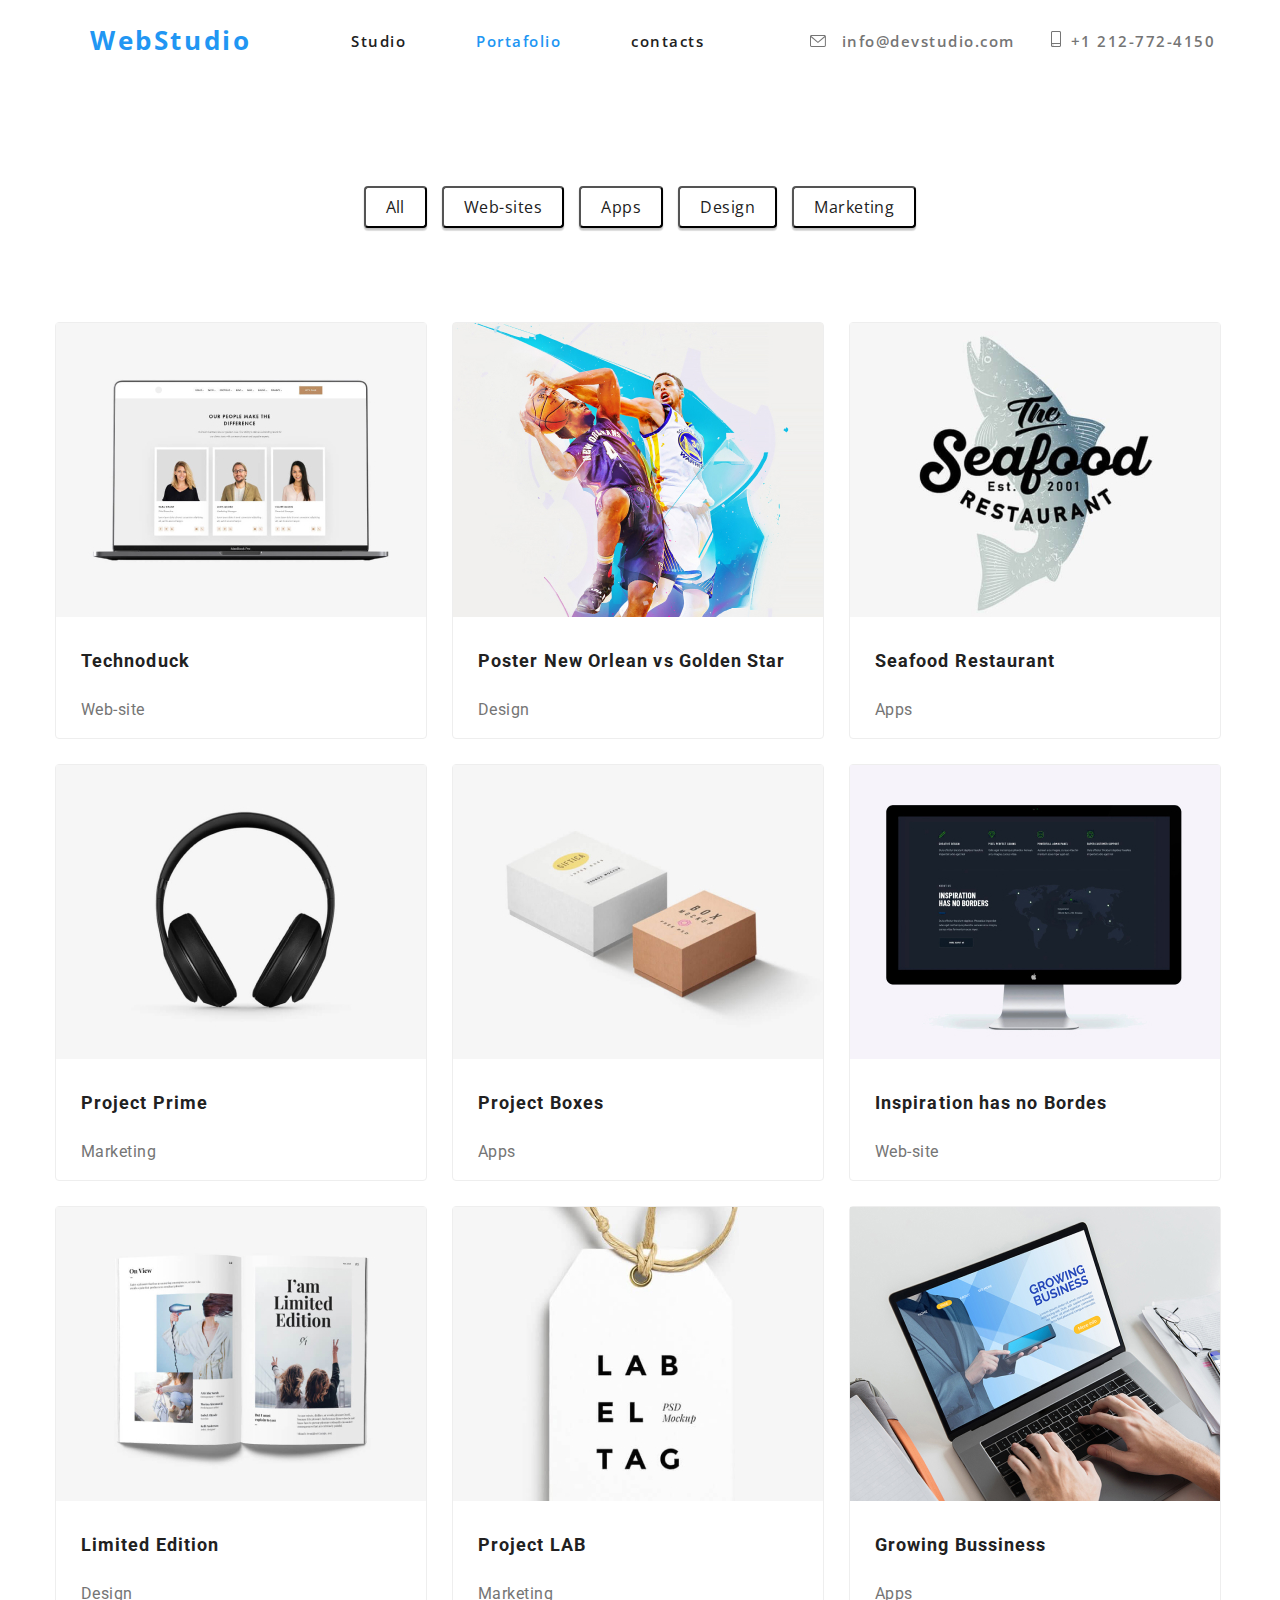
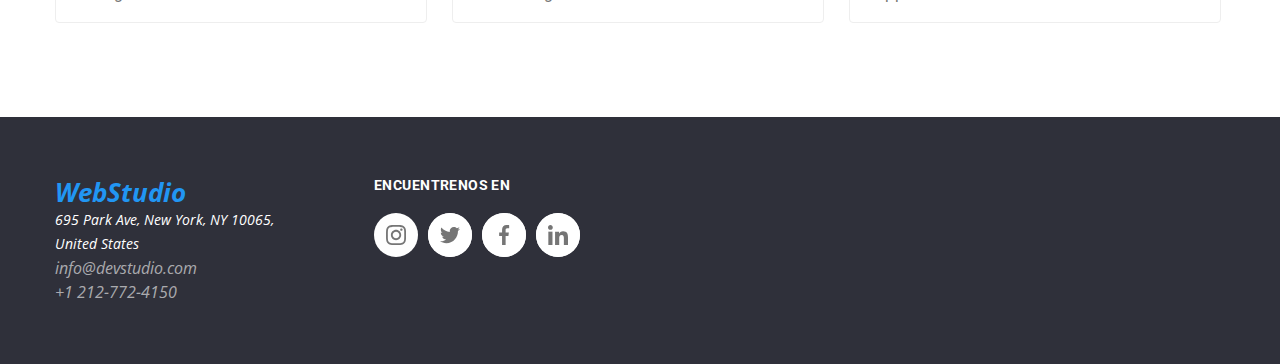
==== commit 5cda712f: "actualizacion goit-4" ====
--- a/portfolio.html
+++ b/portfolio.html
@@ -36,16 +36,36 @@
           </li>
         </ul>
 
-        <ul class="hero__contact box_header list p-0">
-          <li>
-            <a class="link link-font-style" href="mailto:info@devstudio.com"
-              >info@devstudio.com</a
-            >
-          </li>
-          <li>
-            <a class="link link-font-style" href="tel:+12127724150"
-              >+1 212-772-4150</a
-            >
+       
+
+
+
+
+
+        <ul class="hero__contact box__header list p-0">
+          <li class="gallery__item">
+            <a
+              href="mailto:info@devstudio.com"
+              class="link icon link-font-style"
+            >
+              <svg class="email" width="16px" height="12px">
+                <use
+                  class="logo"
+                  href="./images/icons/symbol-defs.svg#icon-logo-email"
+                ></use>
+              </svg>
+
+              info@devstudio.com</a
+            >
+          </li>
+
+          <li class="gallery__item">
+            <a href="tel:+12127724150" class="link icon link-font-style">
+              <svg class="telefono" width="10px" height="16px">
+                <use
+                  class="logo"
+                  href="./images/icons/symbol-defs.svg#icon-logo-telefono"
+                ></use></svg>+1 212-772-4150</a > 
           </li>
         </ul>
       </nav>
@@ -142,14 +162,64 @@
       </section>
     </main>
 
-    <footer>
+   
+
+     <footer>
       <address class="footer container">
-        <a class="webstudio link" href="/index.html">WebStudio</a> <br />
-        <p>695 Park Ave, New York, NY 10065,</p>
-        <p>United States</p>
-        <div class="box_footer">
-          <a href="mailto:info@devstudio.com">info@devstudio.com</a>
-          <a href="tel:+12127724150">+1 212-772-4150</a>
+        <div class="prueba">
+          <div class="text__footer p-0">
+            <a class="webstudio link" href="/index.html">WebStudio</a> <br />
+            <p>695 Park Ave, New York, NY 10065,</p>
+            <p>United States</p>
+          </div>
+
+          <div class="box_footer">
+            <a href="mailto:info@devstudio.com">info@devstudio.com</a>
+            <a href="tel:+12127724150">+1 212-772-4150</a>
+          </div>
+        </div>
+
+        <div class="container__redes__footer">
+          <h3 class="encuentranos m-0">ENCUENTRENOS EN</h3>
+          <ul class="icons__list__footer list p-0">
+            <li class="icons__item">
+              <a href="" class="icons__link link__logo">
+                <svg class="iconos" width="20px" height="20px">
+                  <use
+                    href="./images/icons/symbol-defs.svg#icon-instagram"
+                  ></use>
+                </svg>
+              </a>
+            </li>
+
+            <li class="icons__item">
+              <a href="" class="icons__link">
+                <svg class="iconos" width="20px" height="20px">
+                  <use href="./images/icons/symbol-defs.svg#icon-twitter"></use>
+                </svg>
+              </a>
+            </li>
+
+            <li class="icons__item">
+              <a href="" class="icons__link icon__link__footer">
+                <svg class="iconos" width="20px" height="20px">
+                  <use
+                    href="./images/icons/symbol-defs.svg#icon-facebook"
+                  ></use>
+                </svg>
+              </a>
+            </li>
+
+            <li class="icons__item">
+              <a href="" class="icons__link">
+                <svg class="iconos" width="20px" height="20px">
+                  <use
+                    href="./images/icons/symbol-defs.svg#icon-linkedin"
+                  ></use>
+                </svg>
+              </a>
+            </li>
+          </ul>
         </div>
       </address>
     </footer>
--- a/css/styles.css
+++ b/css/styles.css
@@ -1,653 +1,562 @@
-
-@import url('https://fonts.googleapis.com/css2?family=Roboto:wght@400;500;700;900&display=swap');
-
-@import url('https://fonts.googleapis.com/css2?family=Open+Sans:ital,wght@0,300;0,400;0,500;0,600;0,700;0,800;1,300;1,400;1,500;1,600;1,700;1,800&family=Roboto:ital,wght@0,100;0,300;0,400;0,500;0,700;0,900;1,100;1,300;1,400;1,500;1,700;1,900&display=swap');
-
-@import url('https://fonts.googleapis.com/css2?family=Raleway:ital,wght@0,100;0,200;0,300;0,400;0,500;0,600;0,700;0,800;0,900;1,100;1,200;1,300;1,400;1,500;1,600;1,700;1,800;1,900&family=Roboto:ital,wght@0,100;0,300;0,400;0,500;0,700;0,900;1,100;1,300;1,400;1,500;1,700;1,900&display=swap');
+@import url("https://fonts.googleapis.com/css2?family=Roboto:wght@400;500;700;900&display=swap");
+
+@import url("https://fonts.googleapis.com/css2?family=Open+Sans:ital,wght@0,300;0,400;0,500;0,600;0,700;0,800;1,300;1,400;1,500;1,600;1,700;1,800&family=Roboto:ital,wght@0,100;0,300;0,400;0,500;0,700;0,900;1,100;1,300;1,400;1,500;1,700;1,900&display=swap");
+
+@import url("https://fonts.googleapis.com/css2?family=Raleway:ital,wght@0,100;0,200;0,300;0,400;0,500;0,600;0,700;0,800;0,900;1,100;1,200;1,300;1,400;1,500;1,600;1,700;1,800;1,900&family=Roboto:ital,wght@0,100;0,300;0,400;0,500;0,700;0,900;1,100;1,300;1,400;1,500;1,700;1,900&display=swap");
 
 * {
-    font-family: 'Open Sans', 'Roboto', sans-serif;
+  font-family: "Open Sans", "Roboto", sans-serif;
 }
 
 /* estilos generales   */
 .section {
-    padding-top: 94px;
-    padding-bottom: 94px;
+  padding-top: 94px;
+  padding-bottom: 94px;
 }
 
 .list {
-    margin: 0;
-    list-style: none;
+  margin: 0;
+  list-style: none;
 }
 
 .link {
-    text-decoration: none;
+  text-decoration: none;
 }
 
 .p-0 {
-    padding: 0;
-}
-.m-0{
-    margin: 0%;
+  padding: 0;
+}
+.m-0 {
+  margin: 0%;
 }
 
 .pv-main {
-    padding: 40px 0;
+  padding: 40px 0;
 }
 
 .hero {
-    /* background-color: var(--main--backgraundSecundario); */
-
-    background-image: linear-gradient(to bottom,
-    rgba(47,48,58,0.4),
-    rgba(0,0,0,0.4)
-    ), url('../images/fondo-index.png');
-}
-
-:root{
-    --main--primaryColor: rgb(33, 150, 243);
-    --main--secundario:rgb(33, 33, 33);
-    --main--textColor:rgb(255, 255, 255);
-    --main--backgraundSecundario:rgb(47, 48, 58);
-    --main--textSecundario:rgb(117, 117, 117);
-    --main--color--fondo--logos:rgb(245, 244, 250);
-    
-}
-
-
-body{
-    
-    font-family:  'Roboto', 'Releway', sans-serif;
-    background: var(--main--textColor);
-    line-height: 1.5;
-   /* position: relative; */
-    
+  /* background-color: var(--main--backgraundSecundario); */
+
+  background-image: linear-gradient(
+      to bottom,
+      rgba(47, 48, 58, 0.4),
+      rgba(0, 0, 0, 0.4)
+    ),
+    url("../images/fondo-index.png");
+}
+
+:root {
+  --main--primaryColor: rgb(33, 150, 243);
+  --main--secundario: rgb(33, 33, 33);
+  --main--textColor: rgb(255, 255, 255);
+  --main--backgraundSecundario: rgb(47, 48, 58);
+  --main--textSecundario: rgb(117, 117, 117);
+  --main--color--fondo--logos: rgb(245, 244, 250);
+}
+
+body {
+  font-family: "Roboto", "Releway", sans-serif;
+  background: var(--main--textColor);
+  line-height: 1.5;
+  /* position: relative; */
 }
 .container {
-    width: 1200px;
-    margin: 0 auto;
-    padding: 0 15px;
+  width: 1200px;
+  margin: 0 auto;
+  padding: 0 15px;
 }
 
 /*  estilos header links y botones */
-                       /*estilo links header  */
+/*estilo links header  */
 .navigation__container {
-    display: flex;
-    justify-content: space-between;
+  display: flex;
+  justify-content: space-between;
 }
 
 .hero__navigation {
-    display: flex;
-    column-gap: 80px;
-    justify-content: center;
-    align-items: center;
-    padding: 25px;
-}
-.hero__navigation a:hover{
-color: var(--main--primaryColor);
-}
-
+  display: flex;
+  column-gap: 50px;
+  justify-content: center;
+  align-items: center;
+  padding: 25px;
+}
+.hero__navigation a:hover {
+  color: var(--main--primaryColor);
+}
 
 .hero__contact {
-    display: flex;
-    justify-content: center;
-    align-items: center;
-    column-gap: 16px;
-}
-
+  display: flex;
+  justify-content: center;
+  align-items: center;
+  column-gap: 16px;
+}
 
 /* para revisar esta parte del codigo email contactos----------------------*/
 
-
-.hero__contact a:hover {
-    color: var(--main--primaryColor);
-}
-
-
-
-
-
-.hero__contact .gallery__item .icon__logo  .icon .email{
+/* estilos para svg email y texto email:hover*/
+.gallery__item .email {
+  fill: #757575;
+  margin-right: 10px;
+}
+.gallery__item:hover > .icon,
+.gallery__item:focus > .icon,
+.gallery__item:focus-within > .icon {
+  color: var(--main--primaryColor);
+}
+
+.gallery__item:hover .email,
+.gallery__item:focus .email,
+.gallery__item:focus-within .email {
   fill: var(--main--primaryColor);
-  width: 20px;
-  height: 12px;
-}
-header .container .contacts-menu li .item .icon.smartphone {
-  fill: var(--primary-text-color);
-  width: 10px;
-  height: 17px;
-}
-
- .hero__navigation .page:hover,
- .hero__navigation .page:focus,
- .hero__navigation .page.current,
- .hero__contact  .gallery__item:hover,
- .hero__contact  .gallery__item:focus,
- .hero__contact  .gallery__item:hover .icon {
-  color: var(--main--primaryColor);
-  fill: #03a9f4;
+}
+
+/* estilos para svg telefono y texto telefono:hover*/
+.gallery__item .telefono {
+  fill: #757575;
+  margin-right: 10px;
+}
+.gallery__item:hover > .icon,
+.gallery__item:focus > .icon,
+.gallery__item:focus-within > .icon {
+  color: var(--main--primaryColor);
+}
+
+.gallery__item:hover .telefono,
+.gallery__item:focus .telefono,
+.gallery__item:focus-within .telefono {
+  fill: var(--main--primaryColor);
 }
 
 /* para revisar esta parte del codigo logos empresas que trabajan con nosotros ----------------------*/
 
-.icon__clientes{
-    display: flex;
-    align-items: center;
-    justify-content: center;
-    flex-wrap: wrap;
-    cursor: pointer;
-    height: 92px;
-    width: 170px;
-    border-radius: 4px;
-     border: 1px solid #AFB1B8;
-     fill: #AFB1B8;
-}
-.container__clientes .icon__clientes:hover{
-    fill: var(--main--primaryColor);
-    border: 1px solid var(--main--primaryColor);
-}
-
-
-
-
-
+.icon__clientes {
+  display: flex;
+  align-items: center;
+  justify-content: center;
+  flex-wrap: wrap;
+  cursor: pointer;
+  height: 92px;
+  width: 170px;
+  border-radius: 4px;
+  border: 1px solid #afb1b8;
+  fill: #afb1b8;
+}
+.container__clientes .icon__clientes:hover {
+  fill: var(--main--primaryColor);
+  border: 1px solid var(--main--primaryColor);
+}
 
 /***************************************---------------*******************/
 /* Font Stylesk */
 .link-font-style {
-    font-weight: 600;
-    font-size: 12px;
-    line-height: 1.36;
-    letter-spacing: 0.1em;
-}
-
+  font-weight: 600;
+  font-size: 15px;
+  line-height: 1.36;
+  letter-spacing: 0.1em;
+  padding: 10px;
+}
 
 .webstudio {
-    color: var(--main--primaryColor);
-    font-size: 26px;
-    line-height: 31px;
-    font-weight: 700;
-}
-header a{
-    color: var(--main--secundario);
-    
-    font-size: 14px;
-    line-height: 16px;
-    font-weight: 500;
-}
-.encuentranos{
-    color:var(--main--textColor);
-        font-family: Roboto;
-        font-size: 14px;
-        font-style: normal;
-        font-weight: 700;
-        line-height: normal;
-        letter-spacing: 0.42px;
-        text-transform: uppercase;
-        padding-bottom: 20px;
-}
-.icons__link{
-    background-color: var(--main--color--fondo--logos);
-    border-radius: 50%;
-    width: 44px;
-    height: 44px;
-    display: flex ;
-    justify-content: center;
-    align-items: center;
-    fill: var(--main--textSecundario);
-}
-
-
-
-
-                    
-
-
-
-
-                     /*  estilos para titulo y boton debajo del titulo segundo sectiom*/
-                     
-                     
+  color: var(--main--primaryColor);
+  font-size: 26px;
+  line-height: 31px;
+  font-weight: 700;
+  margin-right: 30px;
+}
+header a {
+  color: var(--main--secundario);
+
+  font-size: 14px;
+  line-height: 16px;
+  font-weight: 500;
+}
+.encuentranos {
+  color: var(--main--textColor);
+  font-family: Roboto;
+  font-size: 14px;
+  font-style: normal;
+  font-weight: 700;
+  line-height: normal;
+  letter-spacing: 0.42px;
+  text-transform: uppercase;
+  padding-bottom: 20px;
+}
+
+/*  estilos para titulo y boton debajo del titulo segundo sectiom*/
+
 .title {
-    font-size: 44px;
-    line-height: 60px;
-    color: var(--main--textColor);
+  font-size: 44px;
+  line-height: 60px;
+  color: var(--main--textColor);
 }
 
 .flex__center {
-    display: flex;
-    justify-content: center;
-    align-items: center;
+  display: flex;
+  justify-content: center;
+  align-items: center;
 }
 
 .buttons .button {
-
-    font-size: 16px;
-    text-align: center;
-    letter-spacing: 0.03em;
-    color: var(--main--secundario);
-    background: var(--main--textColor);
-    border-radius: 4px;
-    padding: 10px 20px;
-
-    box-shadow: 0px 3px 1px rgba(0, 0, 0, 0.1), 0px 1px 2px rgba(0, 0, 0, 0.08), 0px 2px 2px rgba(0, 0, 0, 0.12);
-
-
+  font-size: 16px;
+  text-align: center;
+  letter-spacing: 0.03em;
+  color: var(--main--secundario);
+  background: var(--main--textColor);
+  border-radius: 4px;
+  padding: 10px 20px;
+
+  box-shadow: 0px 3px 1px rgba(0, 0, 0, 0.1), 0px 1px 2px rgba(0, 0, 0, 0.08),
+    0px 2px 2px rgba(0, 0, 0, 0.12);
 }
 
 .buttons .button:hover {
-
-    background: var(--main--primaryColor);
-    color: var(--main--textColor);
-    padding: 10px 20px;
-
+  background: var(--main--primaryColor);
+  color: var(--main--textColor);
+  padding: 10px 20px;
 }
 
 .buttons .button:focus {
-
-    background: var(--main--primaryColor);
-    color: var(--main--textColor)
-}
-
-
+  background: var(--main--primaryColor);
+  color: var(--main--textColor);
+}
 
 .hero__texts {
-    color: var(--detail-color);
-        display: flex;
-        flex-direction: column;
-        width: 515px;
-}
-
+  color: var(--detail-color);
+  display: flex;
+  flex-direction: column;
+  width: 515px;
+}
 
 /*estilos tercera seccion*/
 
-
 .about__gallery {
-    display: flex;
-    gap: 30px;
-    
-}
-
-.contenedor__logos{
-    display: flex;
-    align-content: center;
-    align-items: center;
-    border-radius: 4px;
-   padding-left: 100px;
-    width: 270px;
-    height: 120px;
-    background: var(--main--color--fondo--logos);
-
-}
-.icon__logo__detalles{
-width: 70px;
-    height: 70px;
+  display: flex;
+  gap: 30px;
+}
+
+.contenedor__logos {
+  display: flex;
+  align-content: center;
+  align-items: center;
+  border-radius: 4px;
+  padding-left: 100px;
+  width: 270px;
+  height: 120px;
+  background: var(--main--color--fondo--logos);
+}
+.icon__logo__detalles {
+  width: 70px;
+  height: 70px;
 }
 
 /* estilos cuarta section imagenes de referencia*/
 
-
-.gallery__images{
-    display: flex;
-    gap: 30px;
-}
-
+.gallery__images {
+  display: flex;
+  gap: 30px;
+}
 
 /* estilos quinto section  */
 
 .team__list {
-    display: flex;
-    gap: 30px;
-    
-}
-.card__item{
-    border-radius: 0px 0px 4px 4px;
-        background: #FFF;
-    
-        /* material shadow v1 */
-        box-shadow: 0px 2px 1px 0px rgba(0, 0, 0, 0.20), 0px 1px 1px 0px rgba(0, 0, 0, 0.14), 0px 1px 3px 0px rgba(0, 0, 0, 0.12);
-}
-.card__item h4{
-    margin: 0%;
-    padding-top: 30px;
+  display: flex;
+  gap: 30px;
+}
+.card__item {
+  border-radius: 0px 0px 4px 4px;
+  background: #fff;
+
+  /* material shadow v1 */
+  box-shadow: 0px 2px 1px 0px rgba(0, 0, 0, 0.2),
+    0px 1px 1px 0px rgba(0, 0, 0, 0.14), 0px 1px 3px 0px rgba(0, 0, 0, 0.12);
+}
+.card__item h4 {
+  margin: 0%;
+  padding-top: 30px;
 }
 .card__item p {
-    margin: 0%;
-    padding-top: 10px;
-    
-}
-
-
-
-.icon__tarjetas{
-width: 20px;
-    height: 20px;
-    fill: var(--main--textSecundario);
+  margin: 0%;
+  padding-top: 10px;
+}
+
+.icon__tarjetas {
+  width: 20px;
+  height: 20px;
+  fill: var(--main--textSecundario);
 }
 
 .icon__tarjetas:hover {
-    width: 20px;
-    height: 20px;
-    fill: var(--main--textColor);
-}
-
-
-.icons__list{
-    display: flex;
-    align-items: center;
-    align-content: center;
-    gap: 10px;
-    width: 100%;
-    padding: 16px 32px 30px 32px;
-    
-
-    
-}
-.icons__item{
-    width: 44px;
-        height: 44px;
-        display: flex;
-        align-items: center;
-        align-content: center;
-        /* padding: 12px; */
-        background: var(--main--textColor);
-        border-radius: 50%;
-}
-
-
-.icons__item:hover> .icons__link, 
-.icons__item:focus >.icons__link,
-.icons__item:focus-within >.icons__link{
-    background-color: var(--main--primaryColor);
-    cursor: pointer;
-    outline: none;
-}
-
+  width: 20px;
+  height: 20px;
+  fill: var(--main--textColor);
+}
+
+.icons__list {
+  display: flex;
+  align-items: center;
+  align-content: center;
+  gap: 10px;
+  width: 100%;
+  padding: 16px 32px 30px 32px;
+}
+.icons__item {
+  width: 44px;
+  height: 44px;
+  display: flex;
+  align-items: center;
+  align-content: center;
+  /* padding: 12px; */
+  background: var(--main--textColor);
+  border-radius: 50%;
+}
+
+.icons__link {
+  background-color: #ffff;
+  border-radius: 50%;
+  width: 44px;
+  height: 44px;
+  display: flex;
+  justify-content: center;
+  align-items: center;
+  fill: var(--main--textSecundario);
+}
+.icons__item:hover > .icons__link,
+.icons__item:focus > .icons__link,
+.icons__item:focus-within > .icons__link {
+  background-color: var(--main--primaryColor);
+  cursor: pointer;
+  outline: none;
+}
 
 .icons__item:hover .iconos,
 .icons__item:focus .iconos,
-.icons__item:focus-within .iconos{
-    fill: var(--main--textColor);
-}
-
-.icons__link{
-    background-color: var(--main--color--fondo--logos);
-    border-radius: 50%;
-    width: 44px;
-    height: 44px;
-    display: flex ;
-    justify-content: center;
-    align-items: center;
-    fill: var(--main--textSecundario);
-}
-
-
-
+.icons__item:focus-within .iconos {
+  fill: var(--main--textColor);
+}
+.link__logo {
+  background-color: rgb(245, 244, 250, 0.1);
+}
 /*************************---------------------------********************************/
 
 .card {
-     background: var(--main--color--fondo--logos); 
-   
+  background: var(--main--color--fondo--logos);
 }
 
 .card h4 {
-    
-
-    text-align: center;
-    color: var(--main--secundario);
-    font-size: 16px;
-    font-weight: 500;
-
-    line-height: 19px;
-
+  text-align: center;
+  color: var(--main--secundario);
+  font-size: 16px;
+  font-weight: 500;
+
+  line-height: 19px;
 }
 
 .card p {
- 
-        text-align: center;
-    font-size: 16px;
-    line-height: 19px;
-    font-weight: 400;
-    color: var(--main--textSecundario);
-
+  text-align: center;
+  font-size: 16px;
+  line-height: 19px;
+  font-weight: 400;
+  color: var(--main--textSecundario);
 }
 
 .team__list .team__item {
-
-    width: 370px;
-    flex-basis: calc((100%-30px*2)/3);
-    height: 502px;
-
-    /* border-radius: 0px 0px 4px 4px; */
-    /* background: #FFF; */
-
-    /* material shadow v1 */
-    /* box-shadow: 0px 2px 1px 0px rgba(0, 0, 0, 0.20), 0px 1px 1px 0px rgba(0, 0, 0, 0.14), 0px 1px 3px 0px rgba(0, 0, 0, 0.12); */
+  width: 370px;
+  flex-basis: calc((100%-30px * 2) / 3);
+  height: 502px;
+
+  /* border-radius: 0px 0px 4px 4px; */
+  /* background: #FFF; */
+
+  /* material shadow v1 */
+  /* box-shadow: 0px 2px 1px 0px rgba(0, 0, 0, 0.20), 0px 1px 1px 0px rgba(0, 0, 0, 0.14), 0px 1px 3px 0px rgba(0, 0, 0, 0.12); */
 }
 .img {
-    width: 100%;
-    height: auto;
-    object-fit: cover;
-}
-
-
-
-
+  width: 100%;
+  height: auto;
+  object-fit: cover;
+}
 
 /*------------------------------------------------------------------------------------------------------------*/
 
 .parrafos h3 {
-    font-size: 14px;
-    line-height: 16px;
-    font-weight: 700;
-    color: var(--main--secundario)
-}
-.parrafos p{
-    font-size: 14px;
-        line-height: 24px;
-        font-weight: 400;
-        color: var(--main--textSecundario)
-}
-
-.titulos-segundarios{
-    display: flex;
-    justify-content: center;
-    font-size: 36;
-    line-height: 42px;
-    font-weight: 700;
-    color: var(--main--secundario)
-}
-
+  font-size: 14px;
+  line-height: 16px;
+  font-weight: 700;
+  color: var(--main--secundario);
+}
+.parrafos p {
+  font-size: 14px;
+  line-height: 24px;
+  font-weight: 400;
+  color: var(--main--textSecundario);
+}
+
+.titulos-segundarios {
+  display: flex;
+  justify-content: center;
+  font-size: 36;
+  line-height: 42px;
+  font-weight: 700;
+  color: var(--main--secundario);
+}
 
 /*  footer estilos p */
 
-footer{
-    background: var(--main--backgraundSecundario);
+footer {
+  background: var(--main--backgraundSecundario);
 }
 
 .footer {
-    padding-top: 60px ;
-    padding-bottom: 60px;
-    line-height: 24px;
-    display: flex;
-    
-   
-}
-
-.footer p{
-    font-size: 14px;
-    font-weight: 400;
-    color:var(--main--textColor)
+  padding-top: 60px;
+  padding-bottom: 60px;
+  line-height: 24px;
+  display: flex;
+}
+
+.footer p {
+  font-size: 14px;
+  font-weight: 400;
+  color: var(--main--textColor);
 }
 
 /**********************************************************************************************************************************************************/
-                     /* estilo botones */
-
-
-
-
-
-                          /*  estilos foooter*/
-                          /*revisar este codigo, el porque no me aparece la mano del cursor */
-
-.box__header a{
-
-     color: var(--main--textSecundario);
-}
-
-
-
-
+/* estilo botones */
+
+/*  estilos foooter*/
+/*revisar este codigo, el porque no me aparece la mano del cursor */
+
+.box__header a {
+  color: var(--main--textSecundario);
+}
 
 /****************************************************************************************estilos pagina portfolio******************************************************/
 
-
-.article h4{
-    font-size: 18px;
-    color: #212121;
-    line-height: 30px;
-}
-
-.article p{
-    font-size: 16px;
-    color: var(--main--textSecundario);
-    line-height: 30px;
-}
-
-.header_menu.current{
-    color: var(--main--primaryColor);
-}
-
-.header_portfolio.current{
-    color: var(--main--primaryColor);
-}
-
-.box_footer{
-    display: flex;
-    flex-direction: column;
+.article h4 {
+  font-size: 18px;
+  color: #212121;
+  line-height: 30px;
+}
+
+.article p {
+  font-size: 16px;
+  color: var(--main--textSecundario);
+  line-height: 30px;
+}
+
+.header_menu.current {
+  color: var(--main--primaryColor);
+}
+
+.header_portfolio.current {
+  color: var(--main--primaryColor);
+}
+
+.box_footer {
+  display: flex;
+  flex-direction: column;
 }
 .box_footer a {
-
-    color: var(--main--secundario);
-    text-decoration: none;
-    color: rgba(255, 255, 255, 0.6);
+  color: var(--main--secundario);
+  text-decoration: none;
+  color: rgba(255, 255, 255, 0.6);
 }
 
 .box_footer a:hover {
-    color: var(--main--primaryColor);
-    
-}
-.text__footer p{
-    margin: 0px;
-}
-.container__redes__footer{
-    padding-left: 100px;
-    
-    
+  color: var(--main--primaryColor);
+}
+.text__footer p {
+  margin: 0px;
+}
+.container__redes__footer {
+  padding-left: 100px;
 }
 
 .icons__list__footer {
-    display: flex;
-    align-items: center;
-    align-content: center;
-    gap: 10px;
-    width: 100%;
-   
-}
-
+  display: flex;
+  align-items: center;
+  align-content: center;
+  gap: 10px;
+  width: 100%;
+}
 
 /* -------------------------------------------_______________estilos portafolio menu__________________________________________-----------------------------------*/
 
-.buttom__portafolio{
-    display: flex;
-    gap: 15px;
-    justify-content: center;
-}
-
-.container__botones__portafolio{
-    padding-top: 105px;
-}
-
+.buttom__portafolio {
+  display: flex;
+  gap: 15px;
+  justify-content: center;
+}
+
+.container__botones__portafolio {
+  padding-top: 105px;
+}
 
 /*____________estilod portafolio imagenes__________________________________________________*/
 
-
-.container__porfolio{
-    display: flex;
-      flex-wrap: wrap; 
-    gap: 25px; /* verificar gap en cambios mas adelante*/
-}
-
-
-
-
+.container__porfolio {
+  display: flex;
+  flex-wrap: wrap;
+  gap: 25px; /* verificar gap en cambios mas adelante*/
+}
 
 .item {
-    width: 375px;
-    
-
-    flex-basis: calc((100% - 60px) / 3);
-    background-color: rgb(255, 255, 255);
-    border: 1px solid rgb(238, 238, 238);
-    border-radius: 4px;
+  width: 375px;
+
+  flex-basis: calc((100% - 60px) / 3);
+  background-color: rgb(255, 255, 255);
+  border: 1px solid rgb(238, 238, 238);
+  border-radius: 4px;
 }
 
 .item:hover {
-    box-shadow: 4px 6px 0px rgba(0, 0, 0, 0.16),
-        0px 4px 4px 0px rgba(0, 0, 0, 0.06),
-        0px 1px 1px 0px rgba(0, 0, 0, 0.12);
-}
-
-
-.item h4{
-    
-    padding-left: 25px;
-    color: var(--main--secundario);
-        font-family: Roboto;
-        font-size: 18px;
-        font-style: normal;
-        font-weight: 700;
-        
-        /* 200% */
-        letter-spacing: 1.08px;
+  box-shadow: 4px 6px 0px rgba(0, 0, 0, 0.16),
+    0px 4px 4px 0px rgba(0, 0, 0, 0.06), 0px 1px 1px 0px rgba(0, 0, 0, 0.12);
+}
+
+.item h4 {
+  padding-left: 25px;
+  color: var(--main--secundario);
+  font-family: Roboto;
+  font-size: 18px;
+  font-style: normal;
+  font-weight: 700;
+
+  /* 200% */
+  letter-spacing: 1.08px;
 }
 
 .item p {
-    padding-left: 25px;
-    color:var(--main--textSecundario);
-        font-family: Roboto;
-        font-size: 16px;
-       
-        font-weight: 400;
-        
-        /* 187.5% */
-        letter-spacing: 0.48px;
-}
-
-/*************clientes regulares 6 section***********************/ 
-.titulo__clientes{
-    text-align: center;
-    color: #212121;
-        text-align: center;
-        font-family: Roboto;
-        font-size: 36px;
-        font-style: normal;
-        font-weight: 700;
-        line-height: normal;
-        letter-spacing: 1.08px;
-
-}
-.container__clientes{
-    display: flex;
-    align-items: center;
-    justify-content: center;
-}
-.items__clientes{
-display: flex;
-    align-items: center;
-    justify-content: space-between;
-    gap: 30px;
-
-}
-
-
+  padding-left: 25px;
+  color: var(--main--textSecundario);
+  font-family: Roboto;
+  font-size: 16px;
+
+  font-weight: 400;
+
+  /* 187.5% */
+  letter-spacing: 0.48px;
+}
+
+/*************clientes regulares 6 section***********************/
+.titulo__clientes {
+  text-align: center;
+  color: #212121;
+  text-align: center;
+  font-family: Roboto;
+  font-size: 36px;
+  font-style: normal;
+  font-weight: 700;
+  line-height: normal;
+  letter-spacing: 1.08px;
+}
+.container__clientes {
+  display: flex;
+  align-items: center;
+  justify-content: center;
+}
+.items__clientes {
+  display: flex;
+  align-items: center;
+  justify-content: space-between;
+  gap: 30px;
+}
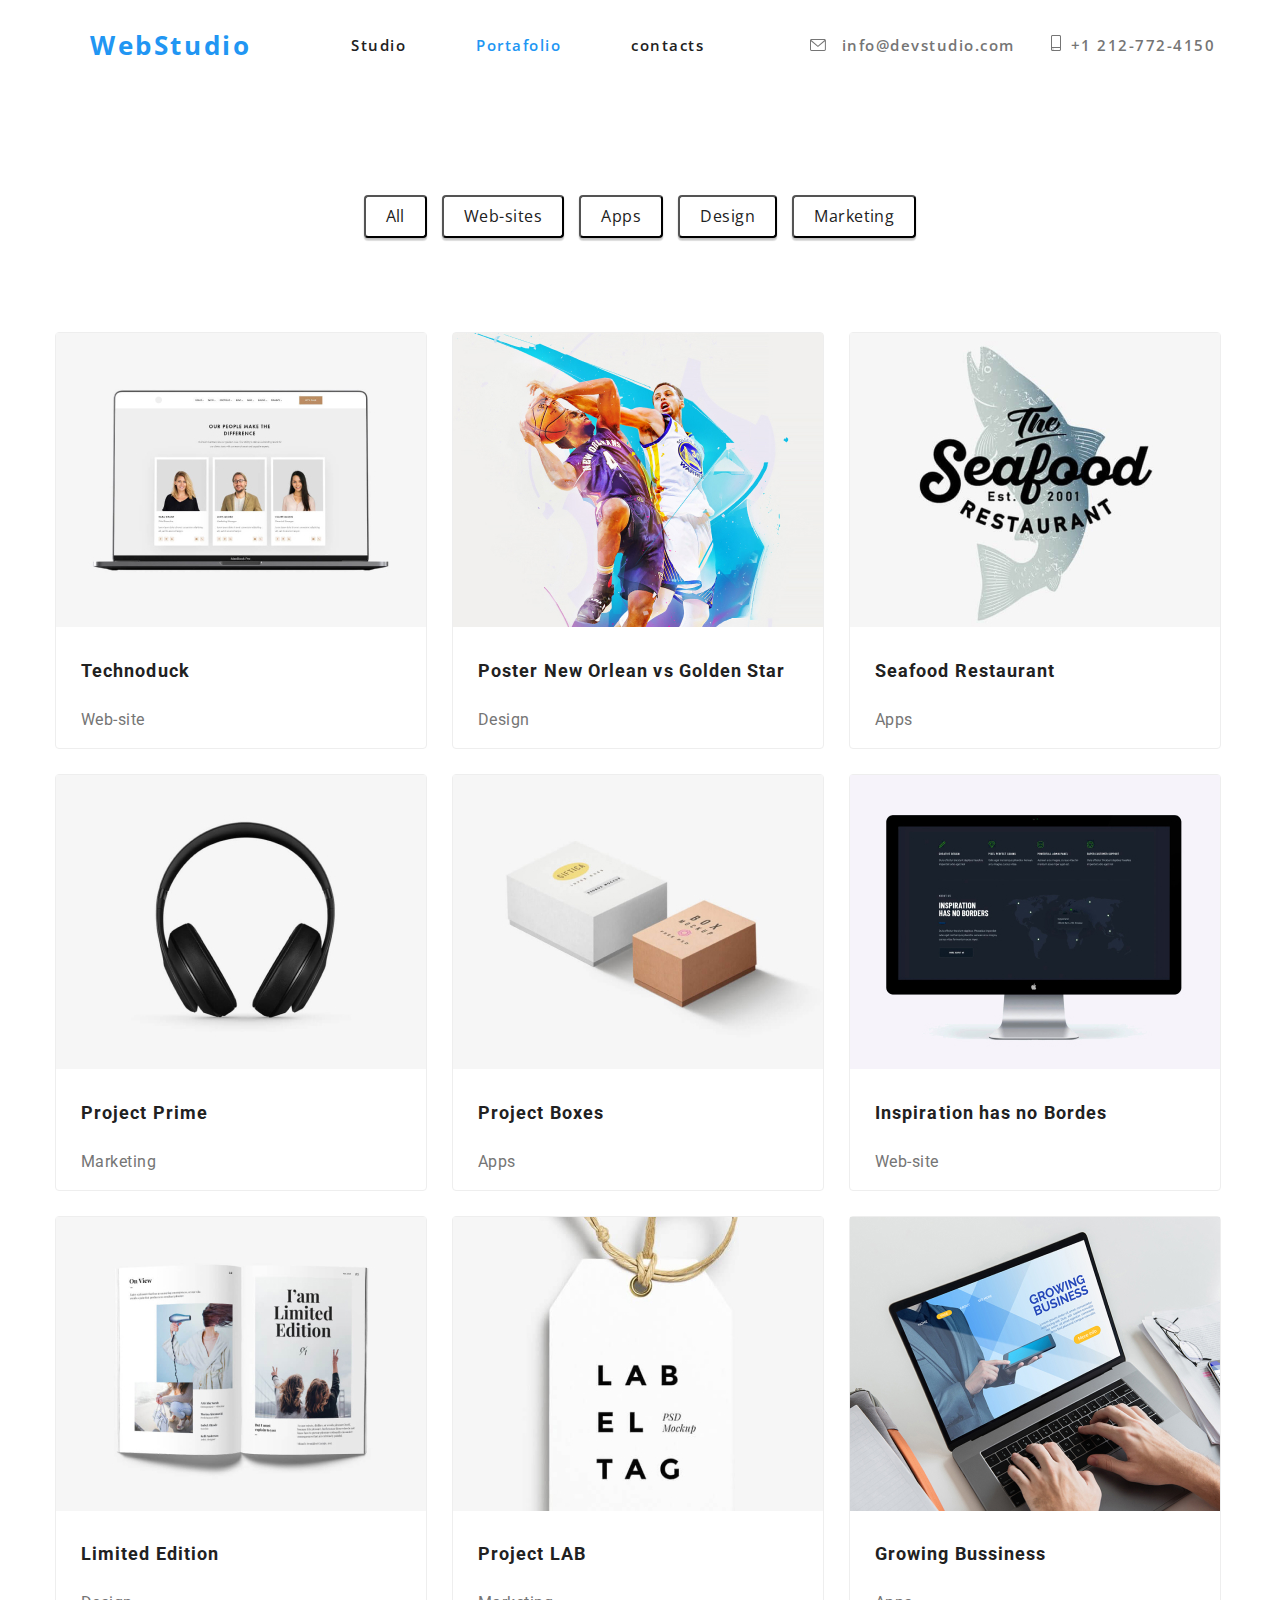
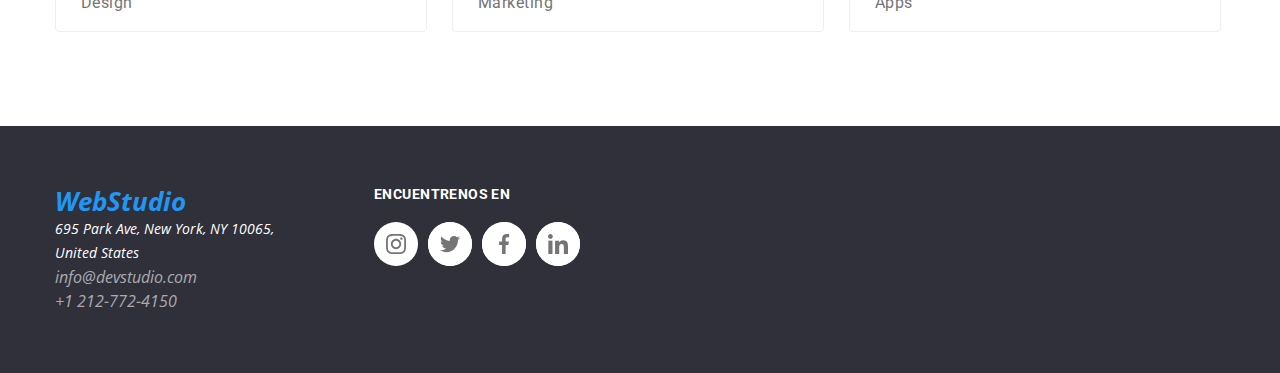
==== commit 5e05a976: "goit 4 se agrego transitions" ====
--- a/portfolio.html
+++ b/portfolio.html
@@ -168,7 +168,7 @@
       <address class="footer container">
         <div class="prueba">
           <div class="text__footer p-0">
-            <a class="webstudio link" href="/index.html">WebStudio</a> <br />
+            <a class="webstudio link" href="./index.html">WebStudio</a> <br />
             <p>695 Park Ave, New York, NY 10065,</p>
             <p>United States</p>
           </div>
--- a/css/styles.css
+++ b/css/styles.css
@@ -18,9 +18,31 @@
   margin: 0;
   list-style: none;
 }
-
 .link {
   text-decoration: none;
+}
+
+.current {
+  display: inline-block;
+  height: 100%;
+  position: relative;
+  padding: 25px 0;
+  outline: none;
+}
+
+.current:focus::after,
+.current:focus-within::after,
+.current:focus-visible::after,
+.current:hover::after,
+.current:active::after {
+  display: inline-block;
+  position: absolute;
+  content: "";
+  width: 100%;
+  height: 5px;
+  background-color: var(--main--primaryColor);
+  left: 0;
+  bottom: -25px;
 }
 
 .p-0 {
@@ -79,6 +101,7 @@
   justify-content: center;
   align-items: center;
   padding: 25px;
+  transition: color 0.3s cubic-bezier(0.075, 0.82, 0.165, 1);
 }
 .hero__navigation a:hover {
   color: var(--main--primaryColor);
@@ -97,6 +120,7 @@
 .gallery__item .email {
   fill: #757575;
   margin-right: 10px;
+  transition: color 0.3s cubic-bezier(0.075, 0.82, 0.165, 1);
 }
 .gallery__item:hover > .icon,
 .gallery__item:focus > .icon,
@@ -114,6 +138,7 @@
 .gallery__item .telefono {
   fill: #757575;
   margin-right: 10px;
+  transition: color 0.3s cubic-bezier(0.075, 0.82, 0.165, 1);
 }
 .gallery__item:hover > .icon,
 .gallery__item:focus > .icon,
@@ -140,6 +165,7 @@
   border-radius: 4px;
   border: 1px solid #afb1b8;
   fill: #afb1b8;
+  transition: color 0.3s cubic-bezier(0.075, 0.82, 0.165, 1);
 }
 .container__clientes .icon__clientes:hover {
   fill: var(--main--primaryColor);
@@ -207,6 +233,8 @@
 
   box-shadow: 0px 3px 1px rgba(0, 0, 0, 0.1), 0px 1px 2px rgba(0, 0, 0, 0.08),
     0px 2px 2px rgba(0, 0, 0, 0.12);
+
+  transition: color 0.3s cubic-bezier(0.075, 0.82, 0.165, 1);
 }
 
 .buttons .button:hover {
@@ -256,6 +284,25 @@
   gap: 30px;
 }
 
+.dedicamos {
+  background-color: #212121;
+  position: relative;
+  width: 370px;
+  height: 294px;
+}
+
+.dedicamos-text {
+  width: 370px;
+  height: 70px;
+  position: absolute;
+  bottom: 0;
+
+  background: rgba(47, 48, 58, 0.8);
+  padding: 23px 70px;
+  color: white;
+  text-align: center;
+}
+
 /* estilos quinto section  */
 
 .team__list {
@@ -283,6 +330,7 @@
   width: 20px;
   height: 20px;
   fill: var(--main--textSecundario);
+  transition: color 0.3s cubic-bezier(0.075, 0.82, 0.165, 1);
 }
 
 .icon__tarjetas:hover {
@@ -319,6 +367,7 @@
   justify-content: center;
   align-items: center;
   fill: var(--main--textSecundario);
+  transition: color 0.3s cubic-bezier(0.075, 0.82, 0.165, 1);
 }
 .icons__item:hover > .icons__link,
 .icons__item:focus > .icons__link,
@@ -450,6 +499,17 @@
 .header_portfolio.current {
   color: var(--main--primaryColor);
 }
+/* .current::after {
+  content: "";
+
+  left: 0;
+  bottom: -1px;
+  display: inline-block;
+  width: 100px;
+  height: 4px;
+  background-color: blue;
+  border-radius: 2px;
+} */
 
 .box_footer {
   display: flex;
@@ -459,6 +519,7 @@
   color: var(--main--secundario);
   text-decoration: none;
   color: rgba(255, 255, 255, 0.6);
+  transition: color 0.3s cubic-bezier(0.075, 0.82, 0.165, 1);
 }
 
 .box_footer a:hover {
@@ -506,6 +567,7 @@
   background-color: rgb(255, 255, 255);
   border: 1px solid rgb(238, 238, 238);
   border-radius: 4px;
+  transition: color 0.3s cubic-bezier(0.075, 0.82, 0.165, 1);
 }
 
 .item:hover {
